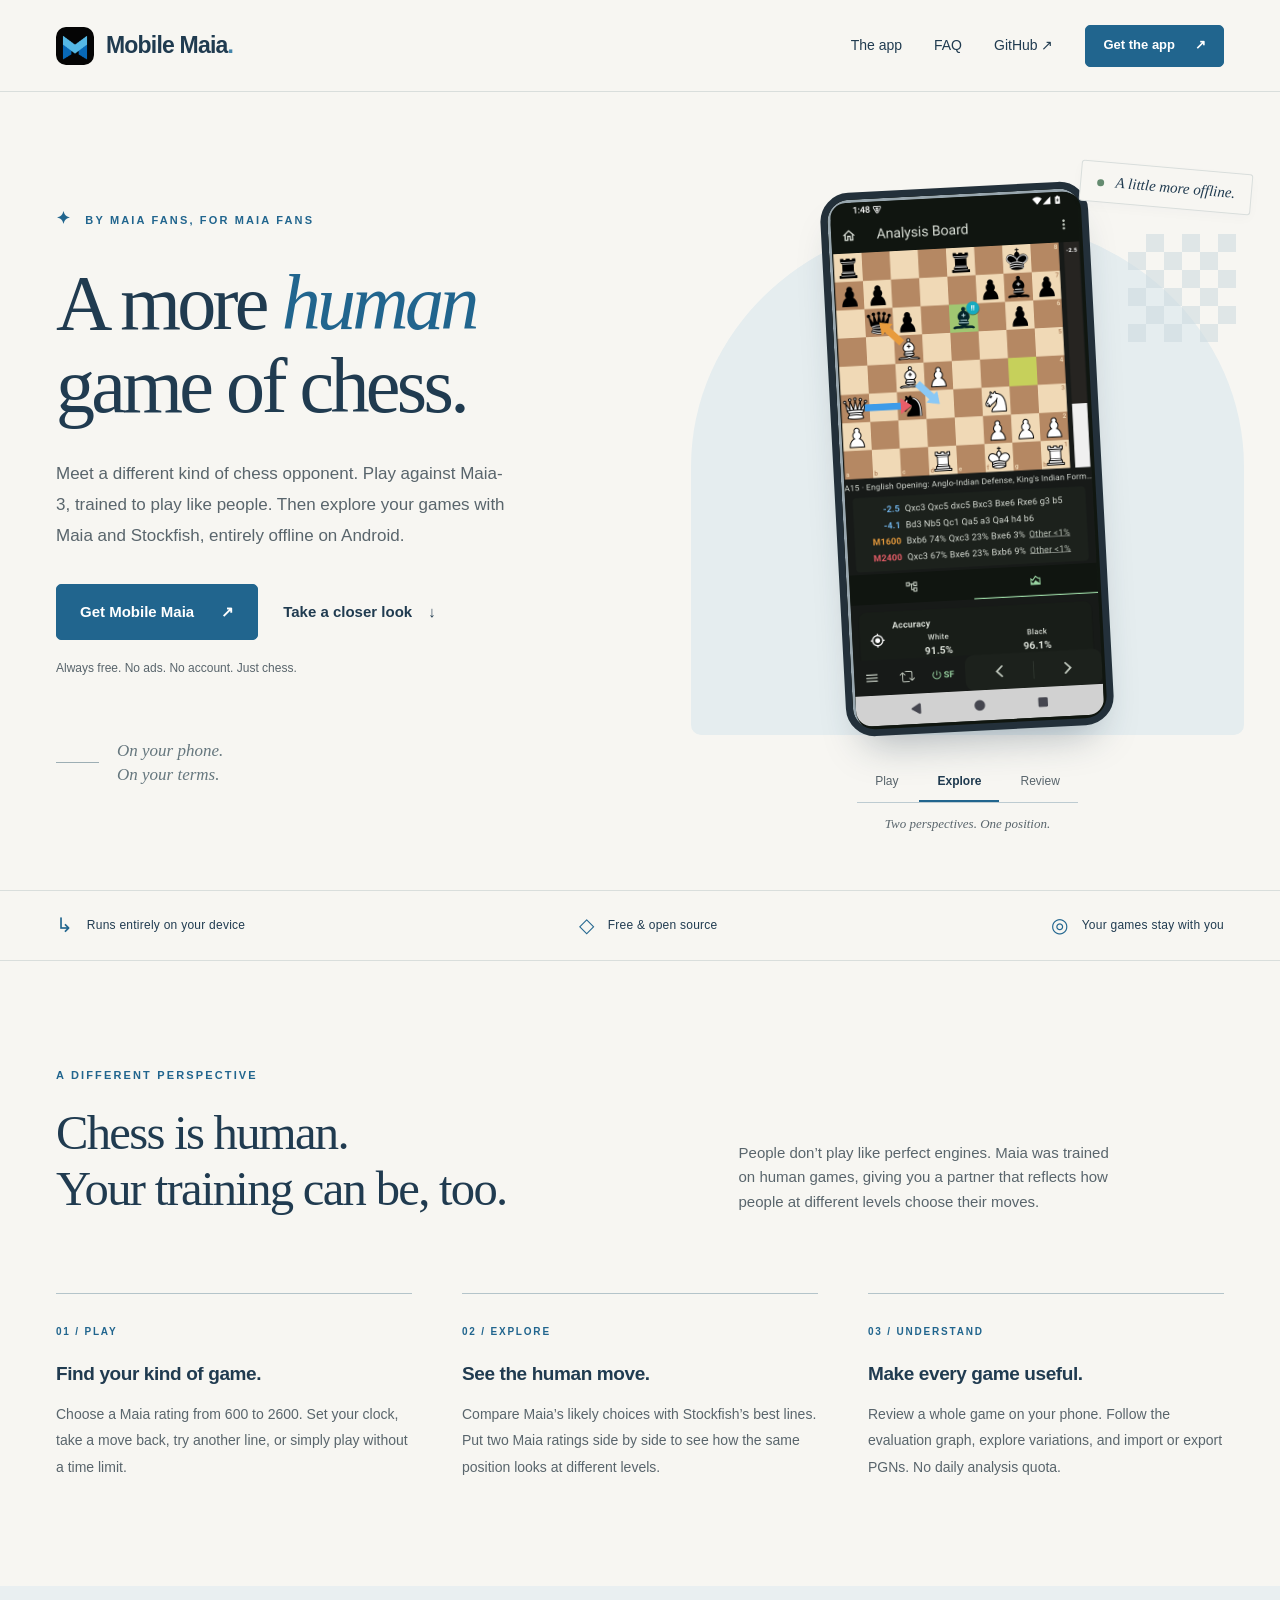
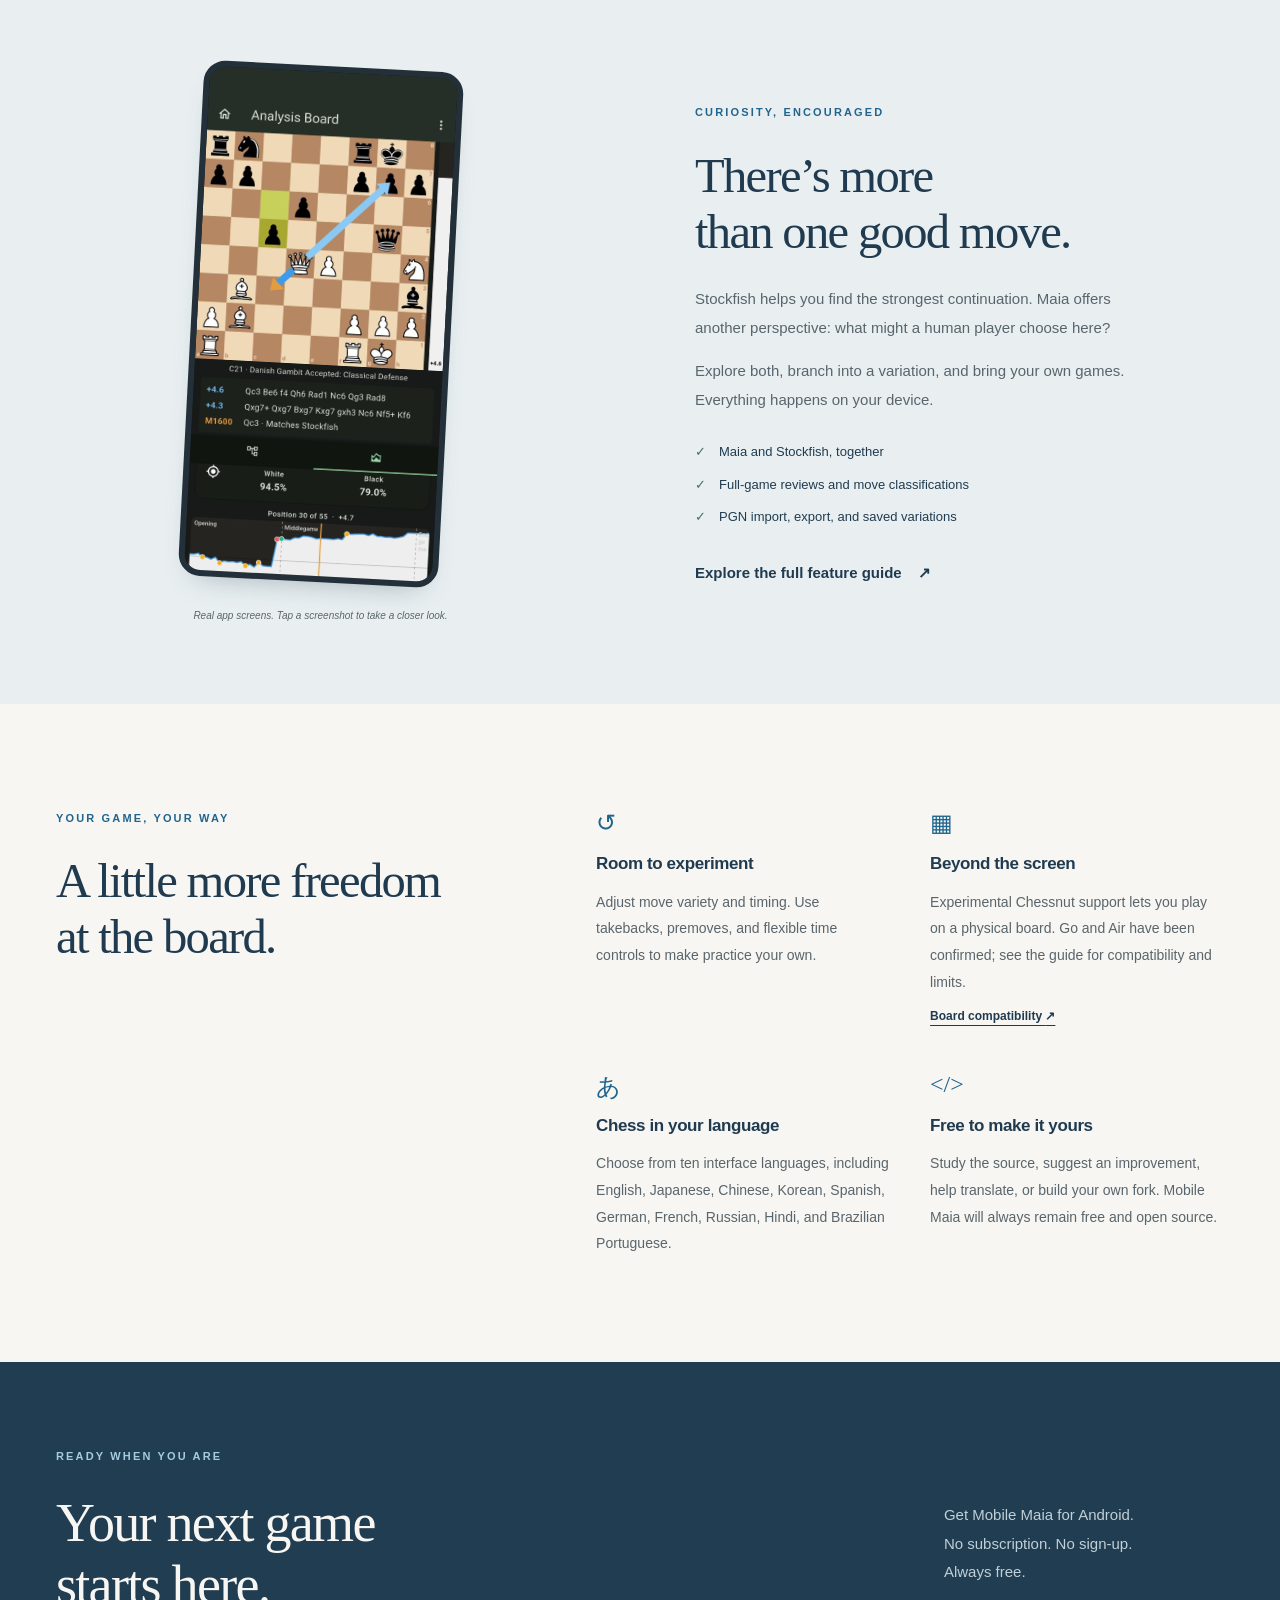
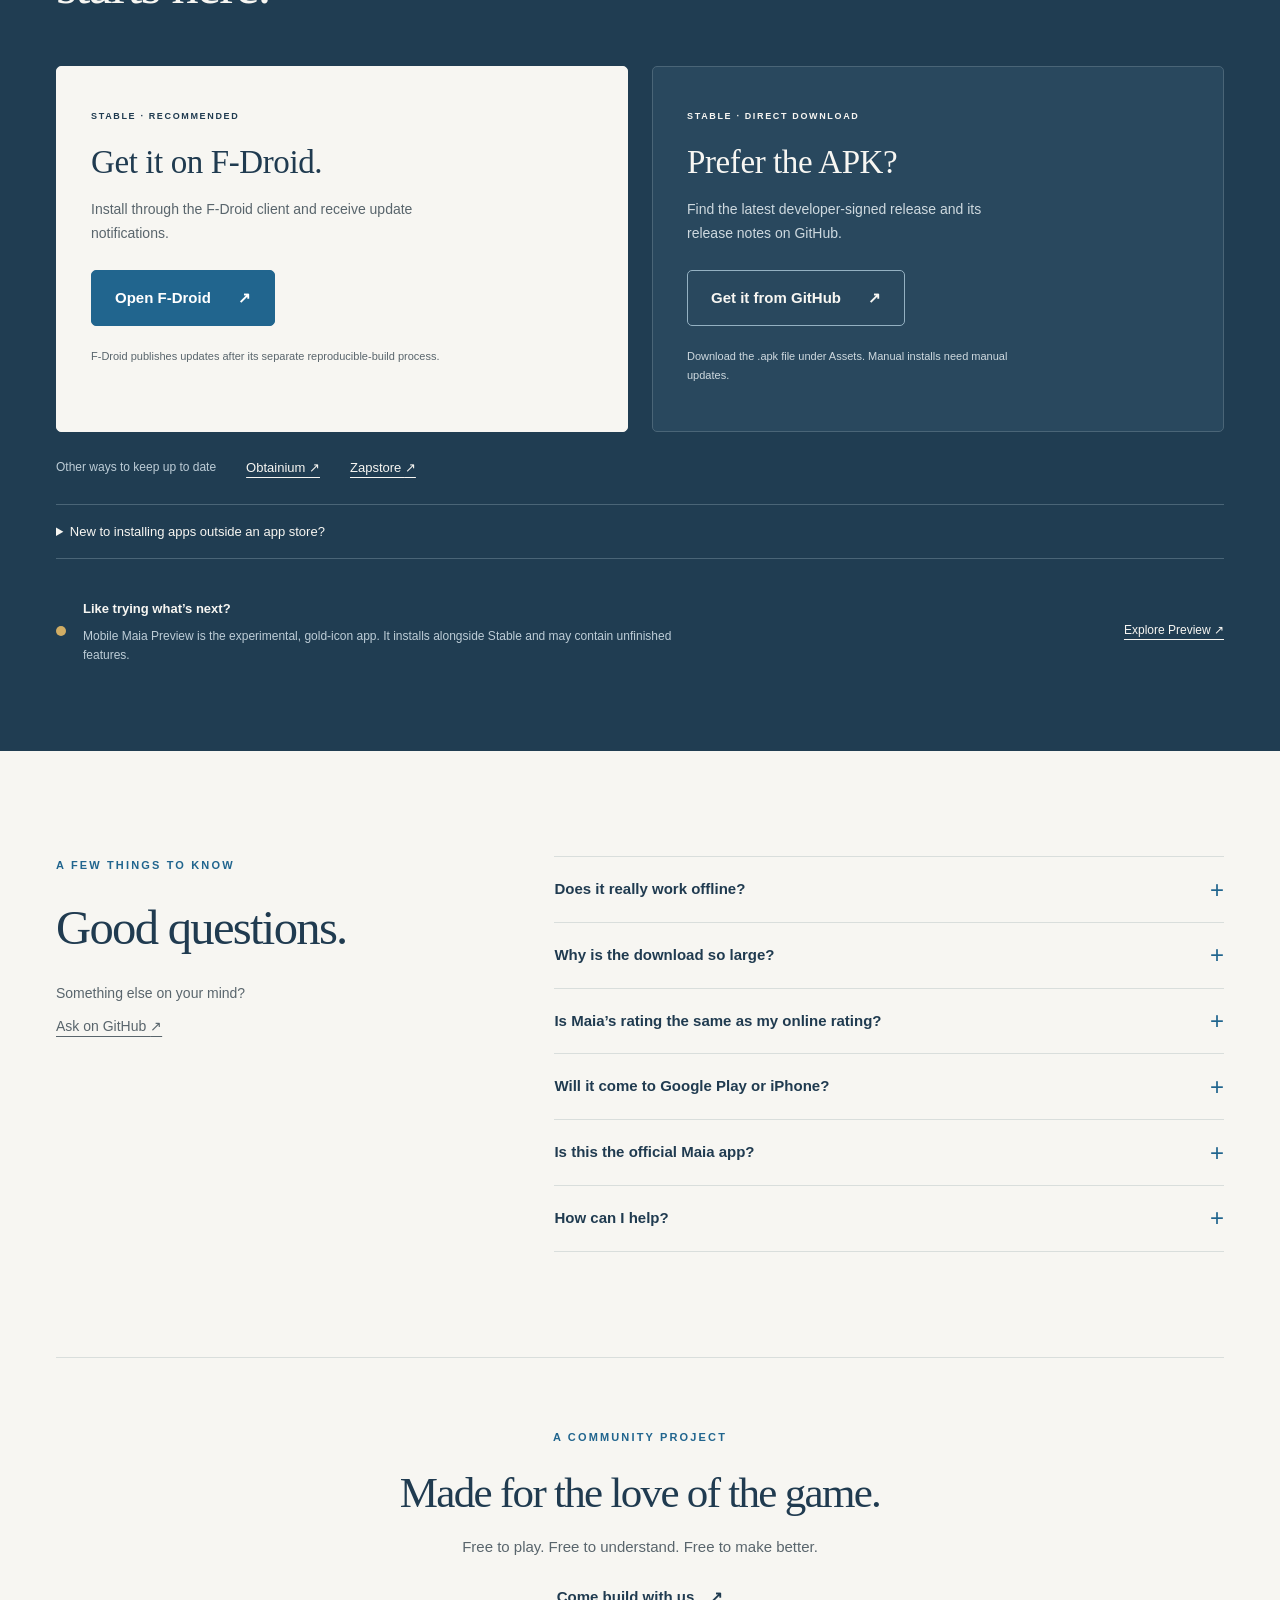
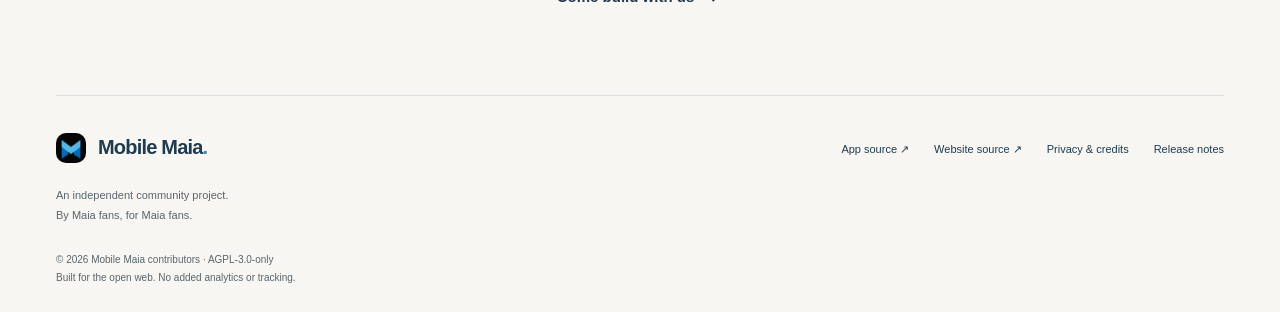
==== site/index.html @ 93570cb9 "Refresh asset URLs and validate accessible section references" ====
<!doctype html>
<html lang="en">
<head>
  <meta charset="utf-8">
  <meta name="viewport" content="width=device-width, initial-scale=1">
  <title>Mobile Maia — A more human game of chess</title>
  <meta name="description" content="Play human-like chess with Maia-3 and review your games with Stockfish. Free, open-source Android chess. Entirely offline, with no ads or account.">
  <meta name="theme-color" content="#f7f6f2">
  <meta property="og:type" content="website">
  <meta property="og:title" content="Mobile Maia — A more human game of chess">
  <meta property="og:description" content="Your chess companion, wherever you play. Maia-3 and Stockfish, entirely offline on Android. Always free and open source.">
  <meta property="og:url" content="https://dash1971.github.io/mobilemaia.org/">
  <meta property="og:image" content="https://dash1971.github.io/mobilemaia.org/assets/icon.png">
  <meta name="twitter:card" content="summary">
  <link rel="canonical" href="https://dash1971.github.io/mobilemaia.org/">
  <link rel="icon" href="assets/icon.png" type="image/png">
  <link rel="stylesheet" href="styles.css?v=20261024">
  <script src="main.js?v=20261024" defer></script>
</head>
<body>
  <a class="skip-link" href="#main">Skip to content</a>
  <header class="site-header">
    <div class="container header-inner">
      <a class="brand" href="./" aria-label="Mobile Maia home"><img src="assets/icon.png" alt="" width="38" height="38"><span>Mobile Maia<span class="brand-dot">.</span></span></a>
      <nav aria-label="Main navigation">
        <a href="#features">The app</a>
        <a href="#questions">FAQ</a>
        <a class="nav-source" href="https://github.com/Dash1971/maia-chess-android">GitHub <span aria-hidden="true">↗</span></a>
        <a class="button button-small" href="#download">Get the app <span aria-hidden="true">↗</span></a>
      </nav>
    </div>
  </header>
  <main id="main">
    <section class="hero container" aria-labelledby="hero-title">
      <div class="hero-copy">
        <p class="eyebrow"><span class="little-cross" aria-hidden="true">✦</span> BY MAIA FANS, FOR MAIA FANS</p>
        <h1 id="hero-title">A more <em>human</em><br>game of chess.</h1>
        <p class="hero-description">Meet a different kind of chess opponent. Play against Maia-3, trained to play like people. Then explore your games with Maia and Stockfish, entirely offline on Android.</p>
        <div class="hero-actions">
          <a class="button" href="#download">Get Mobile Maia <span aria-hidden="true">↗</span></a>
          <a class="text-link" href="#features">Take a closer look <span aria-hidden="true">↓</span></a>
        </div>
        <p class="hero-note">Always free. No ads. No account. Just chess.</p>
        <div class="hero-footnote"><span class="small-rule" aria-hidden="true"></span><span>On your phone.<br>On your terms.</span></div>
      </div>
      <figure class="hero-visual">
        <div class="visual-corner" aria-hidden="true"></div>
        <span class="offline-tag"><span aria-hidden="true"></span> A little more offline.</span>
        <div class="phone">
          <a id="screen-link" href="assets/analysis.png" data-zoom aria-label="Enlarge the Analysis Board screenshot">
            <img id="app-screen" src="assets/analysis.png" width="1080" height="2280" alt="Mobile Maia Analysis Board comparing Stockfish lines with Maia 1600 and Maia 2400 move probabilities" fetchpriority="high">
          </a>
        </div>
        <div class="screenshot-controls" aria-label="Choose an app screenshot">
          <button type="button" data-view="play" aria-pressed="false">Play</button>
          <button type="button" data-view="analysis" aria-pressed="true">Explore</button>
          <button type="button" data-view="review" aria-pressed="false">Review</button>
        </div>
        <figcaption id="screen-caption">Two perspectives. One position.</figcaption>
      </figure>
    </section>

    <div class="principles-strip">
      <div class="container principles-inner">
        <p><span aria-hidden="true">↳</span> Runs entirely on your device</p>
        <p><span aria-hidden="true">◇</span> Free &amp; open source</p>
        <p><span aria-hidden="true">◎</span> Your games stay with you</p>
      </div>
    </div>

    <section class="section container" id="features" aria-labelledby="features-title">
      <div class="section-heading">
        <p class="eyebrow">A DIFFERENT PERSPECTIVE</p>
        <h2 id="features-title">Chess is human.<br>Your training can be, too.</h2>
        <p>People don’t play like perfect engines. Maia was trained on human games, giving you a partner that reflects how people at different levels choose their moves.</p>
      </div>
      <div class="feature-columns">
        <article><span class="feature-number">01 / PLAY</span><h3>Find your kind of game.</h3><p>Choose a Maia rating from 600 to 2600. Set your clock, take a move back, try another line, or simply play without a time limit.</p></article>
        <article><span class="feature-number">02 / EXPLORE</span><h3>See the human move.</h3><p>Compare Maia’s likely choices with Stockfish’s best lines. Put two Maia ratings side by side to see how the same position looks at different levels.</p></article>
        <article><span class="feature-number">03 / UNDERSTAND</span><h3>Make every game useful.</h3><p>Review a whole game on your phone. Follow the evaluation graph, explore variations, and import or export PGNs. No daily analysis quota.</p></article>
      </div>
    </section>

    <section class="analysis-section" aria-labelledby="analysis-title">
      <div class="container analysis-layout">
        <figure class="analysis-visual">
          <a href="assets/graph.jpg" data-zoom aria-label="Enlarge the game review screenshot"><img src="assets/graph.jpg" width="576" height="1280" alt="Mobile Maia game review showing a chessboard and an evaluation graph" loading="lazy"></a>
          <figcaption>Real app screens. Tap a screenshot to take a closer look.</figcaption>
        </figure>
        <div class="analysis-copy">
          <p class="eyebrow">CURIOSITY, ENCOURAGED</p>
          <h2 id="analysis-title">There’s more<br>than one good move.</h2>
          <p>Stockfish helps you find the strongest continuation. Maia offers another perspective: what might a human player choose here?</p>
          <p>Explore both, branch into a variation, and bring your own games. Everything happens on your device.</p>
          <ul class="tick-list"><li>Maia and Stockfish, together</li><li>Full-game reviews and move classifications</li><li>PGN import, export, and saved variations</li></ul>
          <a class="text-link" href="https://github.com/Dash1971/maia-chess-android#feature-guide">Explore the full feature guide <span aria-hidden="true">↗</span></a>
        </div>
      </div>
    </section>

    <section class="section container your-game" aria-labelledby="your-game-title">
      <div><p class="eyebrow">YOUR GAME, YOUR WAY</p><h2 id="your-game-title">A little more freedom<br>at the board.</h2></div>
      <div class="freedom-grid">
        <article><span aria-hidden="true" class="freedom-icon">↺</span><h3>Room to experiment</h3><p>Adjust move variety and timing. Use takebacks, premoves, and flexible time controls to make practice your own.</p></article>
        <article><span aria-hidden="true" class="freedom-icon">▦</span><h3>Beyond the screen</h3><p>Experimental Chessnut support lets you play on a physical board. Go and Air have been confirmed; see the guide for compatibility and limits.</p><a href="https://github.com/Dash1971/maia-chess-android#chessnut-electronic-board-play">Board compatibility <span aria-hidden="true">↗</span></a></article>
        <article><span aria-hidden="true" class="freedom-icon">あ</span><h3>Chess in your language</h3><p>Choose from ten interface languages, including English, Japanese, Chinese, Korean, Spanish, German, French, Russian, Hindi, and Brazilian Portuguese.</p></article>
        <article><span aria-hidden="true" class="freedom-icon">&lt;/&gt;</span><h3>Free to make it yours</h3><p>Study the source, suggest an improvement, help translate, or build your own fork. Mobile Maia will always remain free and open source.</p></article>
      </div>
    </section>

    <section class="download-section" id="download" aria-labelledby="download-title">
      <div class="container">
        <div class="download-heading"><div><p class="eyebrow">READY WHEN YOU ARE</p><h2 id="download-title">Your next game<br>starts here.</h2></div><p>Get Mobile Maia for Android.<br>No subscription. No sign-up.<br>Always free.</p></div>
        <div class="download-grid">
          <article class="download-card download-primary"><span class="download-label">STABLE · RECOMMENDED</span><h3>Get it on F-Droid.</h3><p>Install through the F-Droid client and receive update notifications.</p><a class="button" href="https://f-droid.org/packages/com.dash1971.maia_chess/">Open F-Droid <span aria-hidden="true">↗</span></a><p class="download-detail">F-Droid publishes updates after its separate reproducible-build process.</p></article>
          <article class="download-card"><span class="download-label">STABLE · DIRECT DOWNLOAD</span><h3>Prefer the APK?</h3><p>Find the latest developer-signed release and its release notes on GitHub.</p><a class="button button-outline" href="https://github.com/Dash1971/maia-chess-android/releases/latest">Get it from GitHub <span aria-hidden="true">↗</span></a><p class="download-detail">Download the .apk file under Assets. Manual installs need manual updates.</p></article>
        </div>
        <div class="other-downloads"><p>Other ways to keep up to date</p><a href="https://github.com/Dash1971/maia-chess-android#install-and-update-with-obtainium">Obtainium <span aria-hidden="true">↗</span></a><a href="https://zapstore.dev/apps/com.dash1971.maia_chess">Zapstore <span aria-hidden="true">↗</span></a></div>
        <details class="install-help"><summary>New to installing apps outside an app store?</summary><div><p>For F-Droid, install the client from <a href="https://f-droid.org/">f-droid.org</a>, then search for Mobile Maia. For a direct install, open the GitHub release page, expand <strong>Assets</strong>, and download the APK on your Android device.</p><p>When you open the APK, Android may ask you to allow that browser or file manager to install unknown apps. Allow it for the app you used, confirm the installation, and you can turn that permission off again afterward. Keep the same distribution source for updates. See the <a href="https://github.com/Dash1971/maia-chess-android#download-and-install">installation guide</a> for more help.</p></div></details>
        <aside class="preview-note"><span class="preview-dot" aria-hidden="true"></span><div><strong>Like trying what’s next?</strong><p>Mobile Maia Preview is the experimental, gold-icon app. It installs alongside Stable and may contain unfinished features.</p></div><a href="https://github.com/Dash1971/maia-chess-android-preview/releases">Explore Preview <span aria-hidden="true">↗</span></a></aside>
      </div>
    </section>

    <section class="section container faq-section" id="questions" aria-labelledby="questions-title">
      <div><p class="eyebrow">A FEW THINGS TO KNOW</p><h2 id="questions-title">Good questions.</h2><p>Something else on your mind?<br><a href="https://github.com/Dash1971/maia-chess-android/issues">Ask on GitHub <span aria-hidden="true">↗</span></a></p></div>
      <div class="faq-list">
        <details><summary>Does it really work offline?</summary><p>Yes. The Maia-3 model and Stockfish are bundled with the app. After installation, you can play and analyse without an internet connection. There’s no account, cloud analysis, or daily game limit.</p></details>
        <details><summary>Why is the download so large?</summary><p>The download is several hundred megabytes because the Maia model comes with it. That’s what lets your phone run Maia locally, without sending your positions to a server or downloading an engine later.</p></details>
        <details><summary>Is Maia’s rating the same as my online rating?</summary><p>Think of the selected rating as a human-play setting, rather than a promise about competitive strength. Maia models human move choices at different ratings. Sampling settings, time controls, and the position can all affect how it plays. <a href="https://github.com/Dash1971/mobile-maia-research">Read the project’s research</a>.</p></details>
        <details><summary>Will it come to Google Play or iPhone?</summary><p>There are no plans for an official Google Play release or iPhone app. Mobile Maia chooses open Android distribution in keeping with its software-freedom values. Independent forks are welcome under the applicable licences, with distinct branding. <a href="https://github.com/Dash1971/maia-chess-android#availability-and-forks">Read the project’s position</a>.</p></details>
        <details><summary>Is this the official Maia app?</summary><p>Mobile Maia is an independent community project, made by Maia fans. It uses Maia-3 from the University of Toronto’s Computational Social Science Lab, alongside Stockfish. It is not affiliated with or endorsed by those projects. <a href="about.html#credits">Meet the projects behind it</a>.</p></details>
        <details><summary>How can I help?</summary><p>Try the app, report a reproducible bug, help translate, improve the documentation, or test Preview. Feature requests belong in the <a href="https://github.com/Dash1971/maia-chess-android-preview/issues">Preview issue tracker</a>; Stable bugs belong in the <a href="https://github.com/Dash1971/maia-chess-android/issues">Stable issue tracker</a>. Please search for existing reports first.</p></details>
      </div>
    </section>

    <section class="closing container" aria-labelledby="closing-title"><p class="eyebrow">A COMMUNITY PROJECT</p><h2 id="closing-title">Made for the love of the game.</h2><p>Free to play. Free to understand. Free to make better.</p><a class="text-link" href="https://github.com/Dash1971/maia-chess-android">Come build with us <span aria-hidden="true">↗</span></a></section>
  </main>
  <footer class="container site-footer"><div><a class="brand" href="./"><img src="assets/icon.png" alt="" width="30" height="30"><span>Mobile Maia<span class="brand-dot">.</span></span></a><p>An independent community project.<br>By Maia fans, for Maia fans.</p></div><div class="footer-links"><a href="https://github.com/Dash1971/maia-chess-android">App source <span aria-hidden="true">↗</span></a><a href="https://github.com/Dash1971/mobilemaia.org">Website source <span aria-hidden="true">↗</span></a><a href="about.html">Privacy &amp; credits</a><a href="https://github.com/Dash1971/maia-chess-android/releases">Release notes</a></div><p class="footer-small">© 2026 Mobile Maia contributors · AGPL-3.0-only<br>Built for the open web. No added analytics or tracking.</p></footer>
  <dialog class="image-dialog" id="image-dialog" aria-label="Enlarged app screenshot"><button type="button" class="dialog-close" aria-label="Close enlarged screenshot">Close <span aria-hidden="true">×</span></button><img src="assets/analysis.png" alt=""></dialog>
</body>
</html>
---- site/styles.css ----
/* Copyright (c) 2026 Mobile Maia contributors. SPDX-License-Identifier: AGPL-3.0-only */
:root{--paper:#f7f6f2;--ink:#203b50;--muted:#59656c;--blue:#21658e;--line:#d9dedc;--wash:#e9eff1;--green:#49705a;--white:#fff;--serif:Georgia,'Times New Roman',serif;--sans:-apple-system,BlinkMacSystemFont,'Segoe UI',sans-serif}
*{box-sizing:border-box}html{scroll-behavior:smooth;scroll-padding-top:110px}body{margin:0;background:var(--paper);color:var(--ink);font-family:var(--sans);font-size:16px;line-height:1.65}a{color:inherit;text-underline-offset:5px;text-decoration-thickness:1px}button{font:inherit}img{max-width:100%;height:auto;display:block}button,a,summary{-webkit-tap-highlight-color:transparent}a:focus-visible,button:focus-visible,summary:focus-visible{outline:3px solid var(--blue);outline-offset:6px}::selection{background:#c1d9e8;color:#162e40}.container{width:min(1180px,calc(100% - 112px));margin-inline:auto}.skip-link{position:fixed;left:16px;top:-100px;padding:12px 24px;background:var(--ink);color:white;z-index:20}.skip-link:focus{top:12px}.site-header{border-bottom:1px solid var(--line);background:var(--paper);position:sticky;top:0;z-index:10}.header-inner{height:91px;display:flex;justify-content:space-between;align-items:center}.brand{display:inline-flex;align-items:center;gap:12px;font-size:23px;font-weight:700;letter-spacing:-.8px;text-decoration:none;white-space:nowrap}.brand img{border-radius:10px}.brand-dot{color:#4385ab}nav{display:flex;align-items:center;gap:32px;font-size:14px}nav>a{text-decoration:none}nav>a:not(.button):hover,.footer-links a:hover{color:var(--blue);text-decoration:underline}.button{display:inline-flex;align-items:center;justify-content:center;gap:27px;min-height:56px;background:var(--blue);color:white;border:1px solid var(--blue);border-radius:5px;padding:14px 23px;font-weight:600;font-size:15px;line-height:1.4;text-decoration:none;transition:background .18s,transform .18s}.button:hover{background:#184e70;transform:translateY(-2px)}.button-small{min-height:42px;padding:10px 17px;font-size:13px;gap:20px}.button-outline{background:transparent;color:var(--ink);border-color:#9bafb9}.button-outline:hover{background:#e4ebed}.text-link{display:inline-flex;align-items:center;gap:16px;font-weight:600;text-decoration:none;font-size:15px}.text-link:hover{text-decoration:underline}.eyebrow{font-size:11px;font-weight:700;letter-spacing:2.15px;margin:0 0 27px;color:var(--blue)}.hero{display:grid;grid-template-columns:1.15fr 1fr;align-items:center;min-height:790px;gap:65px;padding-block:65px 55px}.little-cross{font-size:17px;margin-right:8px}.hero h1{font:normal clamp(56px,6.1vw,86px)/1.07 var(--serif);letter-spacing:-3.7px;margin:0 0 30px}.hero h1 em{font-weight:400;color:var(--blue)}.hero-description{max-width:450px;font-size:17px;line-height:1.85;color:var(--muted);margin:0 0 32px}.hero-actions{display:flex;gap:25px;align-items:center;flex-wrap:wrap}.hero-note{color:var(--muted);font-size:12px;margin:19px 0 0}.hero-footnote{display:flex;align-items:center;gap:18px;margin-top:60px;font-family:var(--serif);font-style:italic;font-size:17px;line-height:1.4;color:#66777e}.small-rule{display:block;width:43px;height:1px;background:#9daeb4}.hero-visual{position:relative;margin:0;display:flex;flex-direction:column;align-items:center;padding:30px 0 0;isolation:isolate}.hero-visual:before{content:'';position:absolute;inset:62px -20px 100px;background:#e5edef;border-radius:48% 48% 10px 10px;z-index:-2}.visual-corner{position:absolute;right:-12px;top:77px;width:108px;height:108px;background:repeating-conic-gradient(#cbd9de 0% 25%,transparent 0% 50%) 0 0/36px 36px;z-index:-1;opacity:.55}.offline-tag{position:absolute;z-index:2;right:-28px;top:10px;padding:11px 16px;border:1px solid var(--line);border-radius:3px;background:var(--paper);font:italic 15px var(--serif);transform:rotate(5deg);box-shadow:0 4px 12px #203b5006}.offline-tag>span{display:inline-block;width:7px;height:7px;border-radius:50%;background:#648b70;margin-right:8px}.phone{width:268px;border:7px solid #23303a;border-radius:29px;padding:3px;background:#101610;overflow:hidden;box-shadow:0 25px 40px -19px #1e35485c,3px 3px 0 #98a6ae inset;transform:rotate(-3deg)}.phone img{border-radius:16px;width:100%;aspect-ratio:1080/2280;object-fit:cover;object-position:top}.phone a{display:block}.screenshot-controls{display:flex;gap:3px;margin-top:32px;border-bottom:1px solid #bdcbd1}.screenshot-controls button{background:none;border:0;border-bottom:2px solid transparent;color:var(--muted);padding:9px 18px;cursor:pointer;font-size:12px}.screenshot-controls button[aria-pressed=true]{color:var(--ink);border-color:var(--blue);font-weight:700}.screenshot-controls button:hover{background:#dfe8eb}.hero-visual figcaption{font-family:var(--serif);font-size:13px;font-style:italic;color:var(--muted);margin-top:10px}.principles-strip{border-block:1px solid var(--line)}.principles-inner{display:flex;justify-content:space-between;gap:20px;padding-block:18px}.principles-inner p{margin:0;font-size:12px;letter-spacing:.25px}.principles-inner span{font-size:20px;color:var(--blue);margin-right:10px;vertical-align:middle}.section{padding-block:105px}.section-heading{display:grid;grid-template-columns:1.2fr 1fr;column-gap:100px;align-items:end}.section-heading .eyebrow{grid-column:1/-1;margin-bottom:22px}h2{font:normal clamp(34px,3.8vw,50px)/1.15 var(--serif);letter-spacing:-1.7px;margin:0 0 25px}.section-heading>p:last-child{color:var(--muted);font-size:15px;max-width:390px;margin:0 0 28px}.feature-columns{display:grid;grid-template-columns:repeat(3,1fr);gap:50px;margin-top:50px}.feature-columns article{border-top:1px solid #b4c4ca;padding-top:23px}.feature-number{font-size:10px;color:var(--blue);letter-spacing:1.8px;font-weight:600}h3{font-size:19px;letter-spacing:-.4px;line-height:1.4;margin:18px 0 13px}.feature-columns p,.freedom-grid p{color:var(--muted);font-size:14px;line-height:1.9;margin:0}.analysis-section{background:var(--wash);overflow:hidden}.analysis-layout{display:grid;grid-template-columns:1fr 1fr;gap:110px;align-items:center;padding-block:80px}.analysis-visual{margin:0;display:flex;align-items:center;flex-direction:column}.analysis-visual>a{display:block;width:260px;max-height:516px;overflow:hidden;border:6px solid #23303a;border-radius:22px;box-shadow:0 15px 30px -18px #203b5066;transform:rotate(3deg);background:#151a16}.analysis-visual img{width:100%}.analysis-visual figcaption{font-size:10px;color:var(--muted);margin-top:26px;font-style:italic}.analysis-copy>p:not(.eyebrow){font-size:15px;color:var(--muted);line-height:1.9;max-width:430px}.tick-list{list-style:none;padding:0;margin:27px 0 32px;font-size:13px}.tick-list li{margin-block:11px}.tick-list li:before{content:'✓';margin-right:13px;color:var(--green)}.your-game{display:grid;grid-template-columns:1fr 1.35fr;gap:75px}.freedom-grid{display:grid;grid-template-columns:1fr 1fr;gap:42px 40px}.freedom-icon{display:block;color:var(--blue);font:24px var(--serif);height:30px}.freedom-grid h3{font-size:17px;margin-top:13px}.freedom-grid a{display:inline-block;font-size:12px;font-weight:600;margin-top:12px}.download-section{background:#203d52;color:#f7f6f2;padding-block:85px}.download-section .eyebrow{color:#a4cbe0}.download-heading{display:flex;align-items:center;justify-content:space-between;margin-bottom:25px}.download-heading h2{font-size:54px}.download-heading>p{color:#c1cfd7;font-size:15px;line-height:1.9;margin-right:90px}.download-grid{display:grid;grid-template-columns:1fr 1fr;gap:24px}.download-card{padding:34px;background:#29485e;border:1px solid #4a6577;border-radius:5px}.download-primary{background:#f7f6f2;color:var(--ink);border-color:var(--paper)}.download-label{font-size:9px;font-weight:700;letter-spacing:1.65px}.download-card h3{font:normal 33px var(--serif);margin:17px 0}.download-card>p{font-size:14px;color:#ced9df;max-width:330px}.download-primary>p{color:var(--muted)}.download-card .button{margin-top:11px}.download-card .button-outline{color:#f7f6f2;border-color:#94b1c2}.download-card .button-outline:hover{background:#36576d}.download-card p.download-detail{font-size:11px;line-height:1.8;margin-top:21px;max-width:360px}.other-downloads{display:flex;align-items:center;gap:30px;margin:25px 0}.other-downloads p{font-size:12px;color:#bdcdd7;margin:0}.other-downloads a{font-size:13px}.install-help{border-block:1px solid #4a6577;padding:16px 0;font-size:13px}.install-help>div{max-width:810px;color:#d5e0e6}.install-help summary{cursor:pointer}.preview-note{display:flex;align-items:center;gap:17px;margin-top:33px;padding-top:3px}.preview-dot{width:10px;height:10px;flex-shrink:0;background:#d1ad64;border-radius:50%}.preview-note strong{font-size:13px}.preview-note p{color:#bdcdd7;font-size:12px;margin:5px 0 0;max-width:610px}.preview-note>a{font-size:12px;white-space:nowrap;margin-left:auto}.faq-section{display:grid;grid-template-columns:1fr 1.6fr;gap:80px}.faq-section>div>p:last-child{font-size:14px;color:var(--muted)}.faq-section>div>p>a{display:inline-block;margin-top:10px}.faq-list details{border-bottom:1px solid var(--line);padding:20px 0}.faq-list details:first-child{border-top:1px solid var(--line)}.faq-list summary{list-style:none;cursor:pointer;display:flex;align-items:center;justify-content:space-between;gap:24px;font-size:15px;font-weight:600}.faq-list summary::-webkit-details-marker{display:none}.faq-list summary:after{content:'+';font-weight:400;font-size:24px;color:var(--blue);line-height:1}.faq-list details[open] summary:after{content:'−'}.faq-list details>p{font-size:14px;line-height:1.9;color:var(--muted);padding-right:26px;margin:16px 0 5px}.closing{text-align:center;border-top:1px solid var(--line);padding-block:70px 85px}.closing .eyebrow{margin-bottom:22px}.closing h2{font-size:43px}.closing p:not(.eyebrow){color:var(--muted);font-size:15px;margin-top:-7px}.closing .text-link{margin-top:10px}.site-footer{display:grid;grid-template-columns:1fr 1fr;border-top:1px solid var(--line);padding-block:35px 25px;gap:20px}.site-footer .brand{font-size:20px}.site-footer p{font-size:11px;line-height:1.8;color:var(--muted);margin:15px 0 0}.footer-links{display:flex;gap:13px 25px;flex-wrap:wrap;justify-content:flex-end;align-content:start;padding-top:9px}.footer-links a{font-size:11px;text-decoration:none}.site-footer .footer-small{grid-column:1/-1;font-size:10px;margin-top:5px}.image-dialog{padding:52px 15px 15px;max-width:calc(100vw - 30px);max-height:95vh;border:1px solid #8196a1;border-radius:7px;background:var(--paper);color:var(--ink)}.image-dialog::backdrop{background:#14232bdd}.image-dialog>img{max-height:calc(95vh - 80px);width:auto;max-width:100%;object-fit:contain}.dialog-close{position:absolute;right:15px;top:12px;cursor:pointer;background:none;border:0;color:var(--ink);font-size:14px;min-height:30px}.dialog-close span{font-size:22px;vertical-align:middle;margin-left:10px}.prose-page{max-width:760px;padding-block:80px}.prose-page h1{font:normal 58px var(--serif);letter-spacing:-2px;line-height:1.1;margin:0 0 35px}.prose-page h2{font-size:30px;margin-top:55px}.prose-page p,.prose-page li{font-size:15px;color:var(--muted)}.prose-page li{margin-block:12px}.prose-page code{overflow-wrap:anywhere}.prose-page a{color:var(--blue)}.prose-page .eyebrow{color:var(--blue);font-size:11px}
@media(min-width:1500px){.hero{min-height:820px}.hero h1{font-size:89px}.phone{width:284px}}
@media(max-width:1100px){.container{width:calc(100% - 72px)}.hero{gap:35px;min-height:740px}.hero h1{font-size:65px}.hero-description{font-size:16px}.hero-actions{gap:20px}.hero-actions .text-link{font-size:13px}.phone{width:240px}.offline-tag{right:-5px;font-size:13px}.section-heading{column-gap:65px}.analysis-layout{gap:65px}.your-game{gap:40px}.download-heading>p{margin-right:30px}.feature-columns{gap:30px}.faq-section{gap:50px}}
@media(max-width:800px){html{scroll-padding-top:90px}.container{width:calc(100% - 48px)}.header-inner{height:76px}.brand{font-size:21px}.brand img{width:32px;height:32px}nav{gap:20px}.nav-source{display:none}.hero{gap:18px;min-height:675px;padding-top:40px;padding-bottom:45px;grid-template-columns:1.15fr 1fr}.hero .eyebrow{font-size:9px;letter-spacing:1.5px}.hero h1{font-size:52px;letter-spacing:-2px}.hero-description{font-size:14px;line-height:1.85}.hero-actions{gap:17px}.hero .button{font-size:13px;gap:16px;padding:14px 17px}.hero-footnote{margin-top:30px}.phone{width:210px}.hero-visual:before{inset:80px -4px 100px}.offline-tag{right:-6px;top:5px;font-size:12px;padding:10px}.visual-corner{right:-3px;width:72px;height:72px;background-size:24px 24px}.principles-inner{gap:10px}.principles-inner p{font-size:10px}.principles-inner span{font-size:16px;margin-right:5px}.section{padding-block:75px}.section-heading{column-gap:35px}.section-heading>p:last-child{font-size:13px}.feature-columns{gap:25px;margin-top:30px}.feature-columns h3{font-size:17px}.feature-columns p{font-size:13px}.analysis-layout{gap:40px;padding-block:65px}.analysis-visual>a{width:225px;max-height:470px}.analysis-copy>p:not(.eyebrow){font-size:13px}.analysis-visual figcaption{max-width:230px;text-align:center}.your-game{grid-template-columns:1fr;gap:20px}.freedom-grid{gap:35px}.freedom-grid p{max-width:310px}.download-heading h2{font-size:46px}.download-heading>p{margin-right:0;font-size:13px}.download-card{padding:25px}.download-card h3{font-size:28px}.download-label{font-size:8px;letter-spacing:1.2px}.preview-note{flex-wrap:wrap}.preview-note>div{flex:1}.preview-note>a{margin-left:27px}.faq-section{grid-template-columns:1fr 1.5fr;gap:30px}.faq-list summary{font-size:13px}.faq-list details>p{font-size:13px}.closing h2{font-size:37px}}
@media(max-width:600px){.container{width:calc(100% - 40px)}.header-inner{height:72px}.brand{gap:8px;font-size:20px}.brand img{width:30px;height:30px;border-radius:8px}nav{gap:17px}nav>a:not(.button){font-size:12px}nav>a[href='#features']{display:none}.button-small{font-size:12px;gap:12px;min-height:38px;padding:9px 12px}.hero{grid-template-columns:1fr;padding-top:46px;padding-bottom:40px;gap:20px}.hero .eyebrow{font-size:9px;letter-spacing:1.7px;margin-bottom:23px}.hero h1{font-size:clamp(47px,11.8vw,68px);letter-spacing:-2.7px;margin-bottom:23px}.hero-description{max-width:460px;font-size:15px;margin-bottom:27px}.hero-actions{gap:25px}.hero .button{min-height:51px;font-size:14px;padding-inline:18px}.hero-actions .text-link{font-size:12px;gap:8px}.hero-note{font-size:11px;margin-top:16px}.hero-footnote{display:none}.hero-visual{width:min(360px,100%);margin:10px auto 0;padding-top:35px}.phone{width:228px}.hero-visual:before{inset:65px 0 89px}.offline-tag{top:15px;right:0;padding:10px 12px;font-size:13px}.visual-corner{top:85px;right:0}.screenshot-controls{margin-top:25px}.screenshot-controls button{font-size:12px;padding:10px 20px}.hero-visual figcaption{font-size:12px}.principles-inner{display:grid;grid-template-columns:1fr;gap:10px;padding-block:19px}.principles-inner p{font-size:12px}.principles-inner span{display:inline-block;width:20px;font-size:18px;margin-right:10px}.section{padding-block:64px}.eyebrow{font-size:9px;letter-spacing:1.8px;margin-bottom:20px}h2{font-size:37px;letter-spacing:-1.4px}.section-heading{display:block}.section-heading>p:last-child{font-size:14px;max-width:460px;margin-top:25px}.feature-columns{grid-template-columns:1fr;gap:29px;margin-top:35px}.feature-columns article{padding-top:18px}.feature-number{font-size:9px}.feature-columns h3{font-size:19px;margin-top:12px}.feature-columns p{font-size:14px}.analysis-layout{grid-template-columns:1fr;gap:35px;padding-block:60px}.analysis-visual{order:2;margin-top:10px}.analysis-visual>a{width:238px;max-height:490px}.analysis-visual figcaption{max-width:none}.analysis-copy>p:not(.eyebrow){font-size:14px}.analysis-copy .text-link{font-size:13px}.tick-list{font-size:12px}.your-game{gap:23px}.freedom-grid{gap:30px 25px}.freedom-grid p{font-size:12px}.freedom-grid h3{font-size:16px}.freedom-icon{font-size:23px}.download-section{padding-block:60px}.download-heading{display:block}.download-heading h2{font-size:43px}.download-heading>p{margin:0 0 30px;font-size:14px}.download-heading>p br{display:none}.download-grid{grid-template-columns:1fr;gap:17px}.download-card{padding:27px}.download-card h3{font-size:31px}.download-label{font-size:9px}.download-card>p{font-size:14px}.download-card .button{font-size:13px;gap:25px}.other-downloads{gap:22px;flex-wrap:wrap;margin-block:23px}.other-downloads p{flex-basis:100%;font-size:11px}.other-downloads a{font-size:13px}.install-help{font-size:12px}.preview-note{align-items:flex-start;margin-top:27px;gap:13px}.preview-dot{margin-top:6px;width:8px;height:8px}.preview-note strong{font-size:12px}.preview-note p{font-size:11px}.preview-note>a{margin-left:21px;font-size:12px}.faq-section{grid-template-columns:1fr;gap:23px}.faq-section>div>p:last-child{font-size:13px}.faq-list summary{font-size:14px}.faq-list details>p{font-size:13px}.faq-list details{padding-block:19px}.closing{padding-block:50px 60px}.closing h2{font-size:35px}.closing p:not(.eyebrow){font-size:13px}.closing .text-link{font-size:13px}.site-footer{grid-template-columns:1fr;gap:18px;padding-block:30px 25px}.footer-links{justify-content:flex-start;gap:13px 22px}.site-footer .footer-small{margin-top:8px;font-size:9px}.prose-page{padding-block:50px}.prose-page h1{font-size:43px}.prose-page h2{font-size:28px}.prose-page p,.prose-page li{font-size:14px}}
@media(prefers-reduced-motion:reduce){html{scroll-behavior:auto}*{transition:none!important;animation:none!important}}
/* Keep optional screenshot controls out of the no-JavaScript fallback. */
.screenshot-controls{display:none}.js .screenshot-controls{display:flex}
@media(max-width:360px){nav>a[href='#questions']{display:none}.button-small{white-space:nowrap}.hero-actions{gap:18px}.hero-actions .text-link{font-size:11px;gap:6px}}
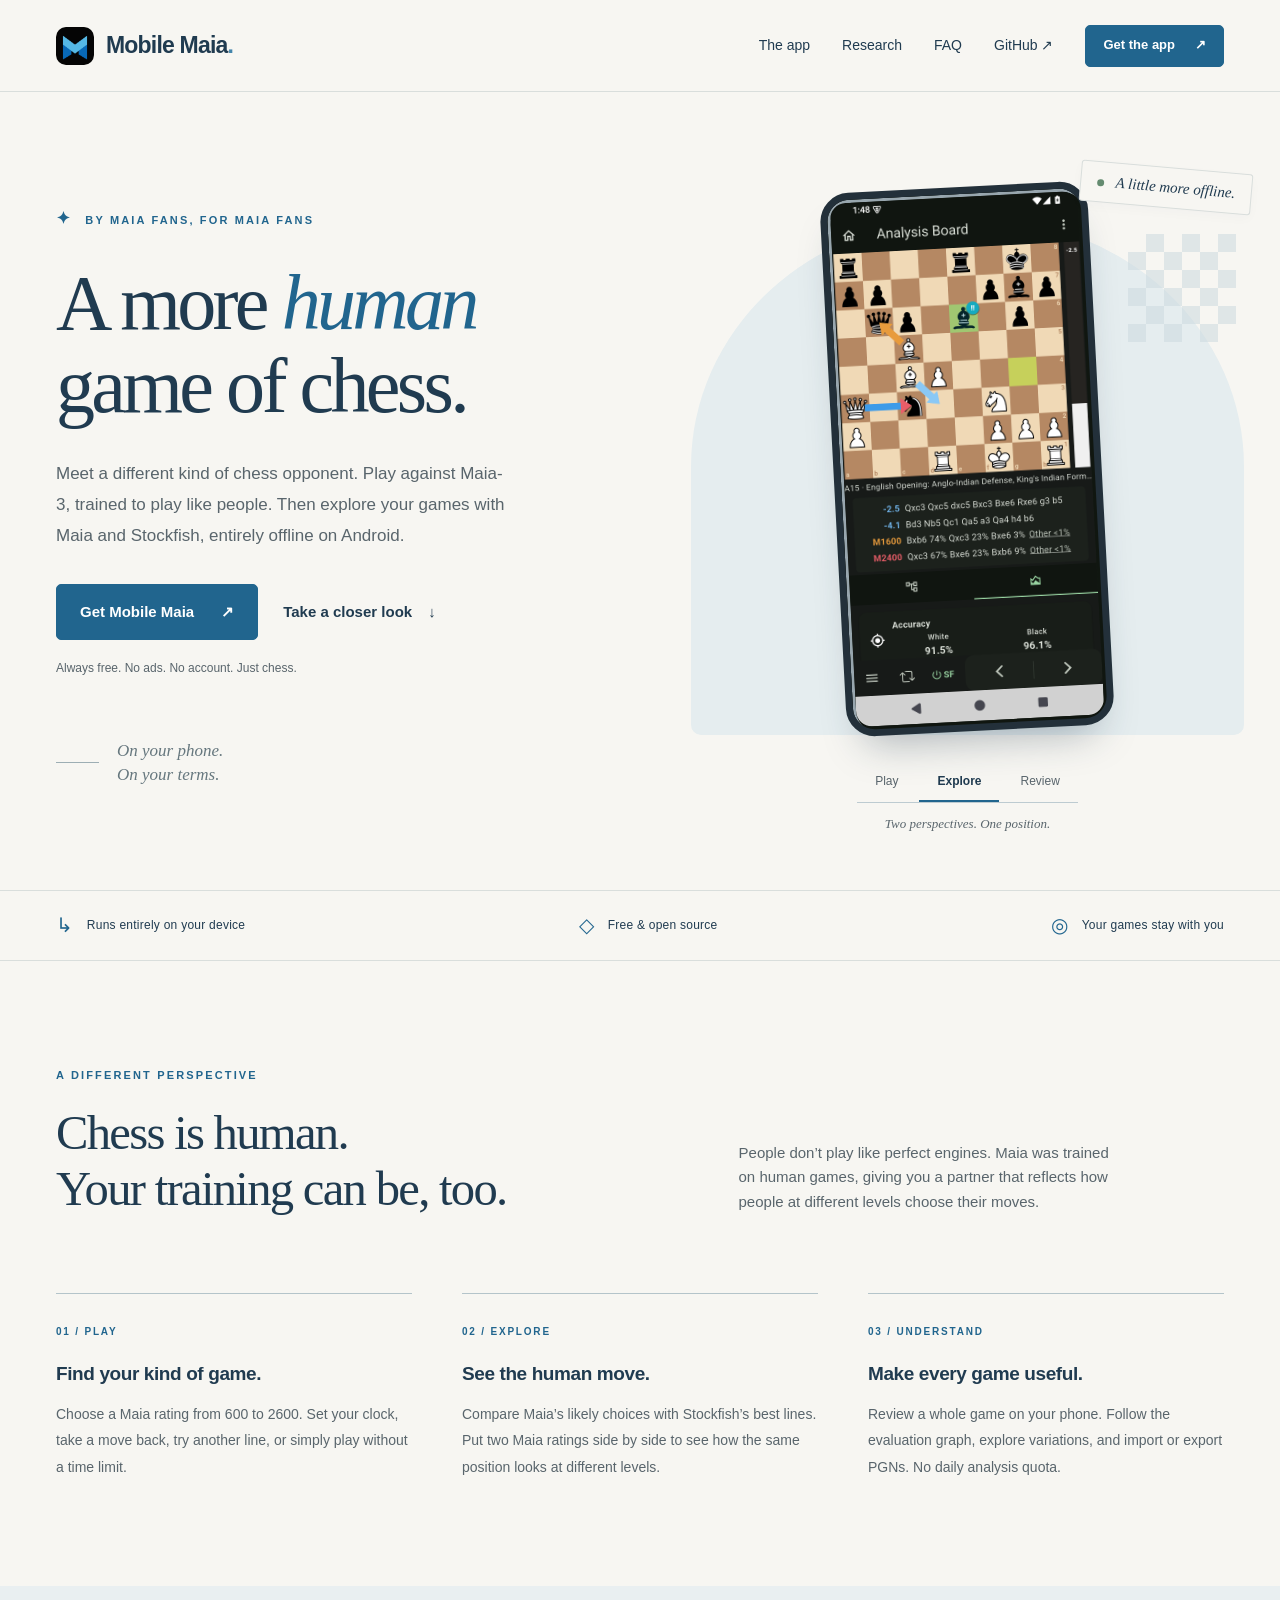
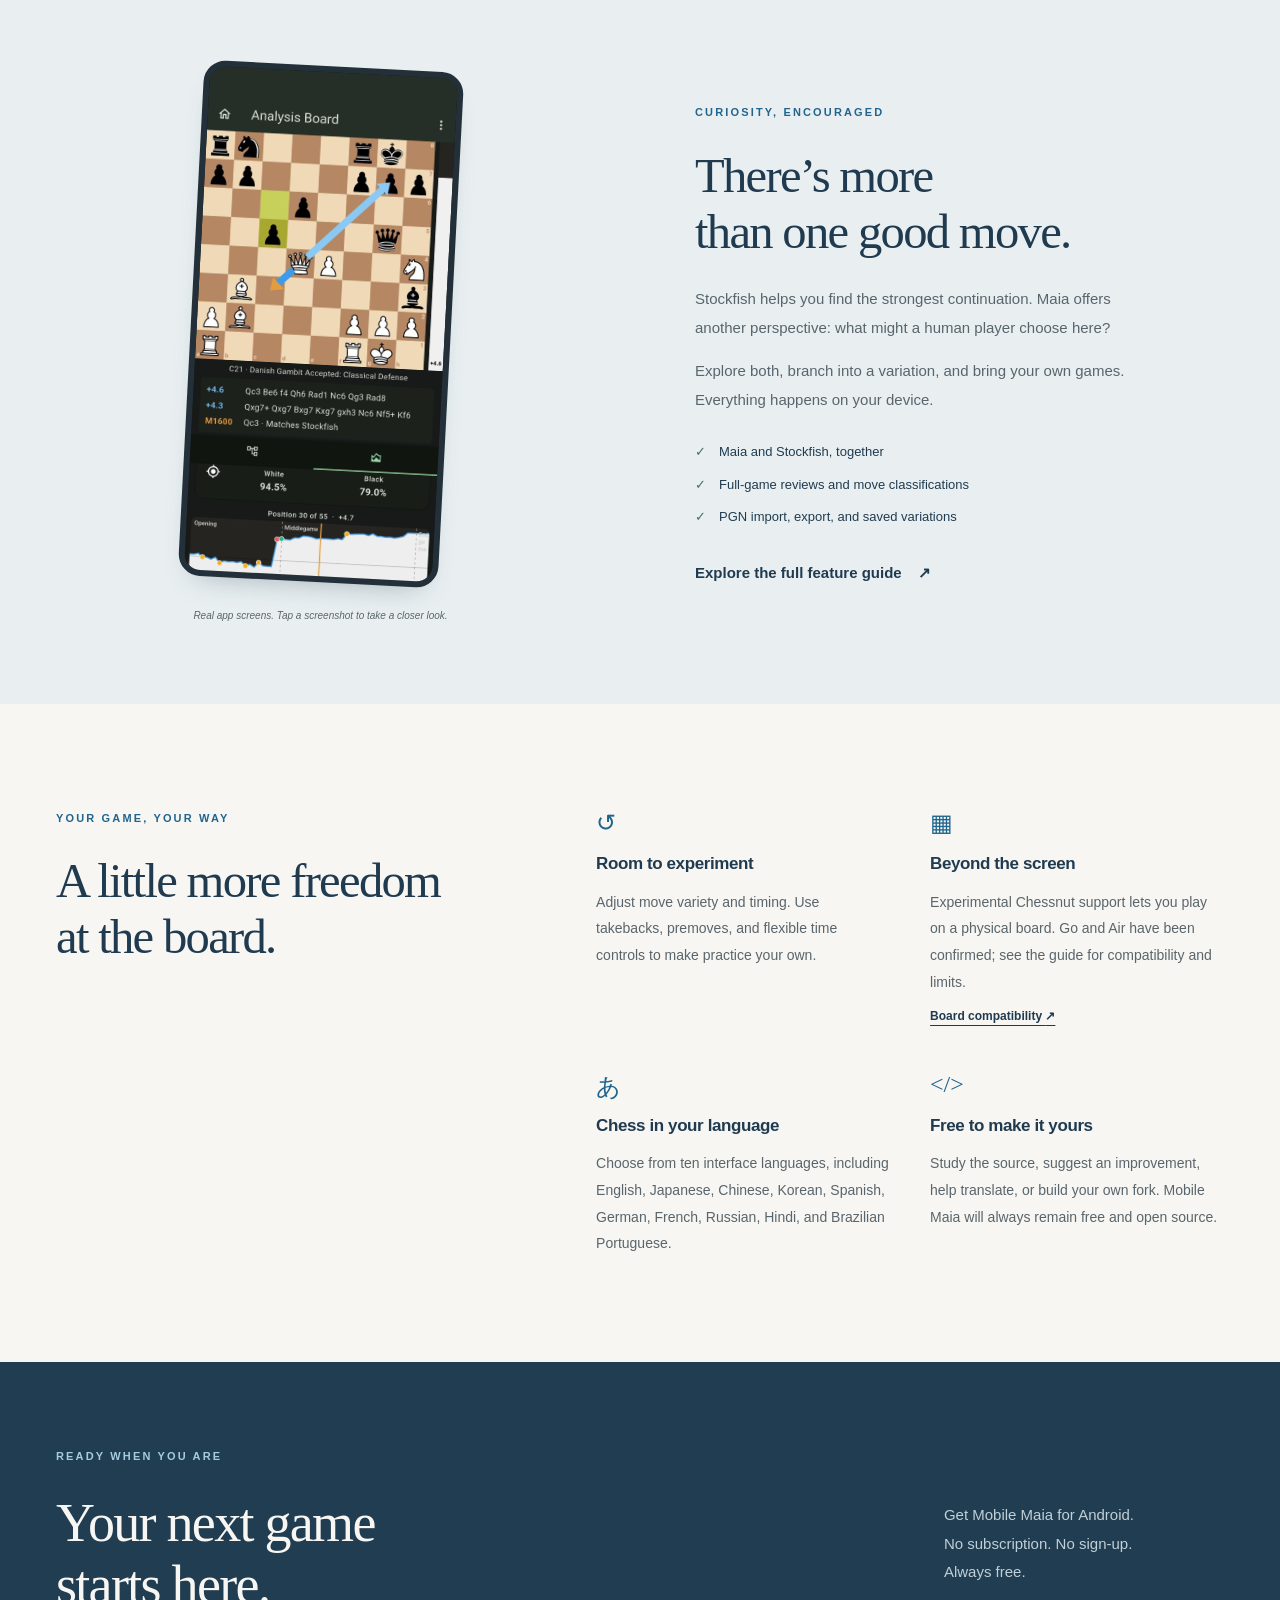
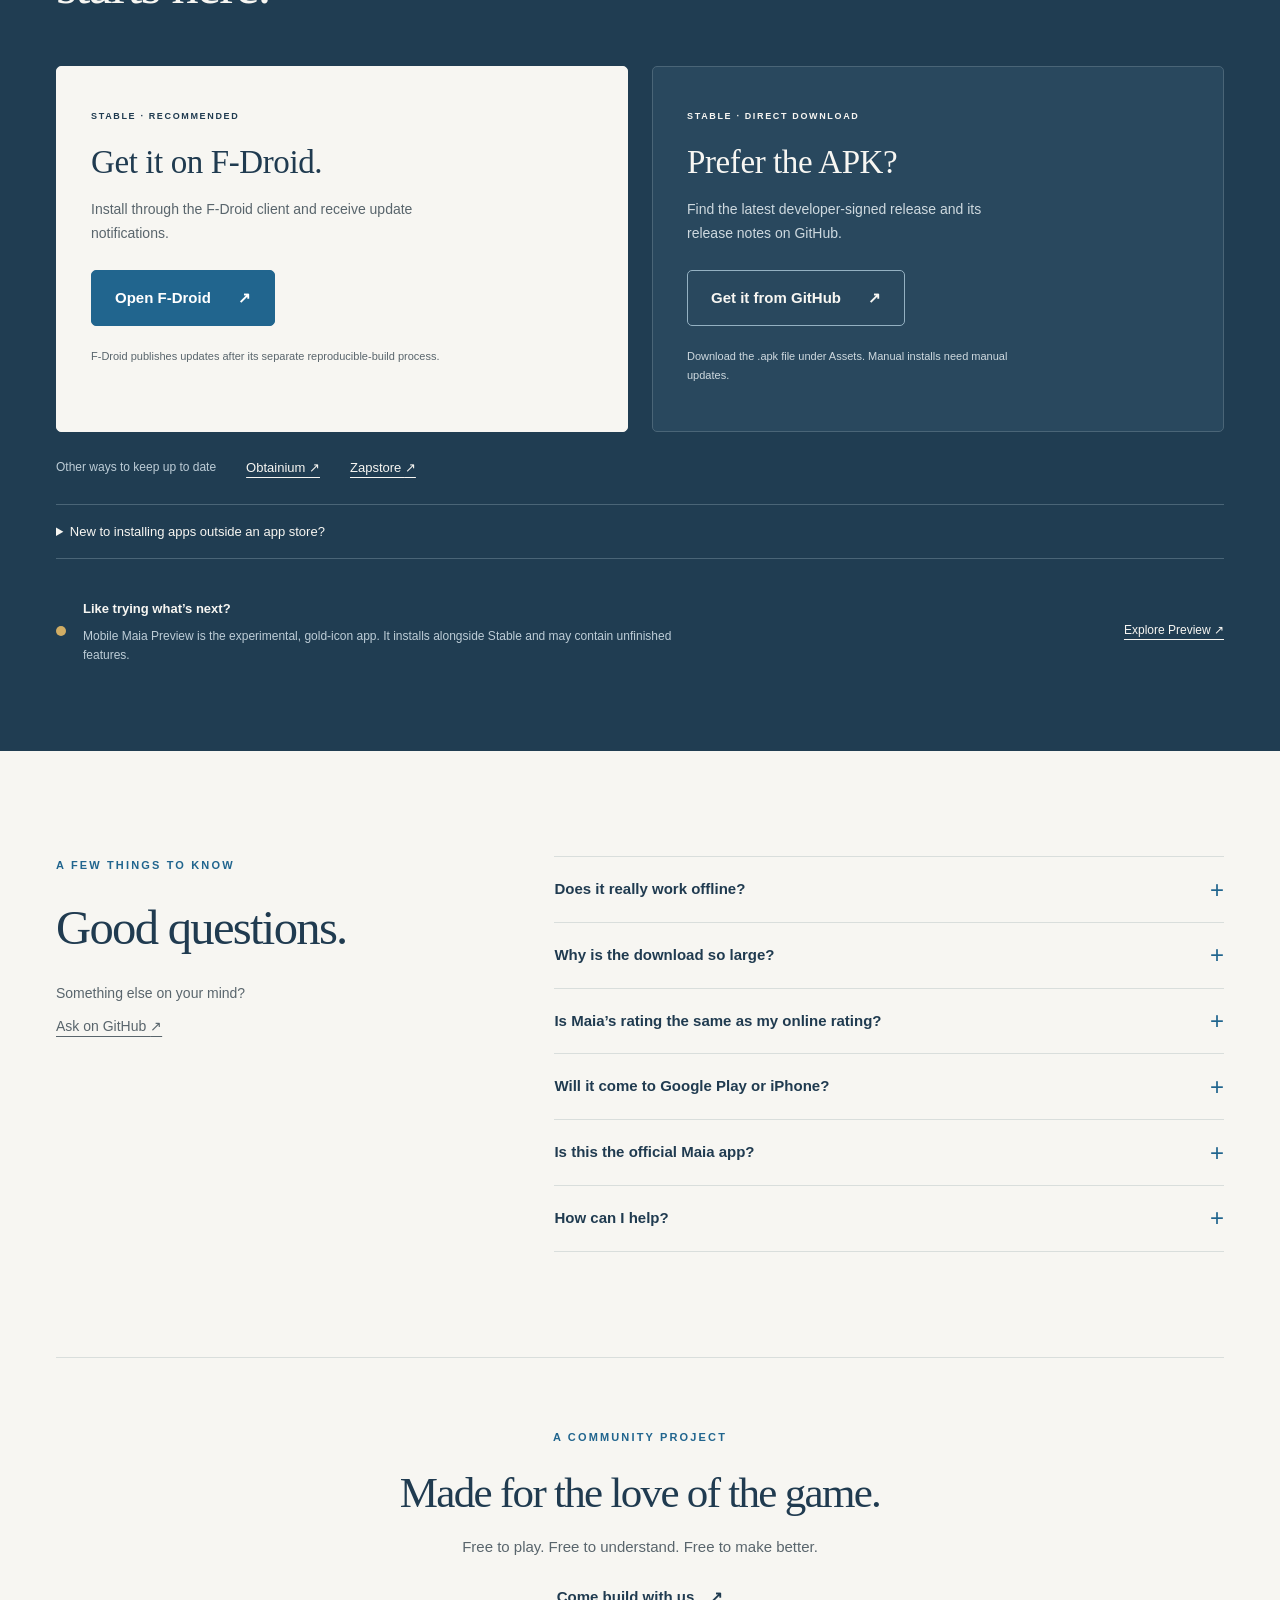
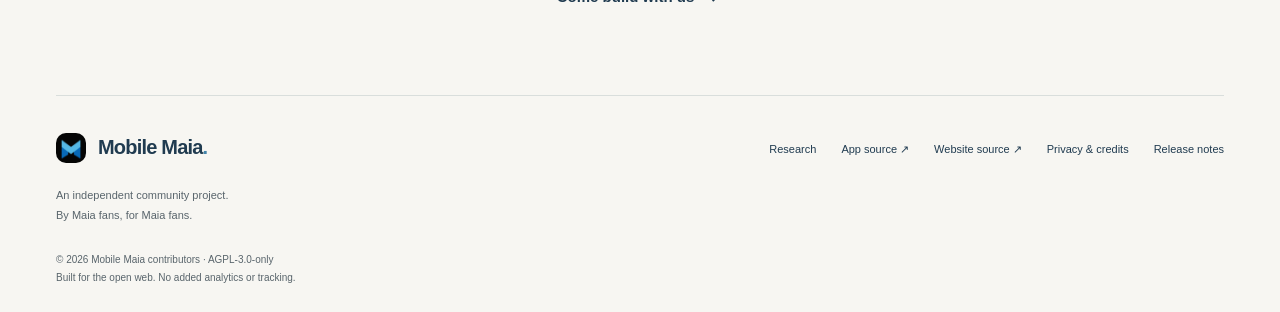
==== commit 68fd45ad: "Publish research index and visual settings guide" ====
--- a/site/index.html
+++ b/site/index.html
@@ -9,12 +9,12 @@
   <meta property="og:type" content="website">
   <meta property="og:title" content="Mobile Maia — A more human game of chess">
   <meta property="og:description" content="Your chess companion, wherever you play. Maia-3 and Stockfish, entirely offline on Android. Always free and open source.">
-  <meta property="og:url" content="https://dash1971.github.io/mobilemaia.org/">
-  <meta property="og:image" content="https://dash1971.github.io/mobilemaia.org/assets/icon.png">
+  <meta property="og:url" content="https://mobilemaia.org/">
+  <meta property="og:image" content="https://mobilemaia.org/assets/icon.png">
   <meta name="twitter:card" content="summary">
-  <link rel="canonical" href="https://dash1971.github.io/mobilemaia.org/">
+  <link rel="canonical" href="https://mobilemaia.org/">
   <link rel="icon" href="assets/icon.png" type="image/png">
-  <link rel="stylesheet" href="styles.css?v=20261024">
+  <link rel="stylesheet" href="styles.css?v=20261026">
   <script src="main.js?v=20261024" defer></script>
 </head>
 <body>
@@ -24,6 +24,7 @@
       <a class="brand" href="./" aria-label="Mobile Maia home"><img src="assets/icon.png" alt="" width="38" height="38"><span>Mobile Maia<span class="brand-dot">.</span></span></a>
       <nav aria-label="Main navigation">
         <a href="#features">The app</a>
+        <a href="research/">Research</a>
         <a href="#questions">FAQ</a>
         <a class="nav-source" href="https://github.com/Dash1971/maia-chess-android">GitHub <span aria-hidden="true">↗</span></a>
         <a class="button button-small" href="#download">Get the app <span aria-hidden="true">↗</span></a>
@@ -126,7 +127,7 @@
       <div class="faq-list">
         <details><summary>Does it really work offline?</summary><p>Yes. The Maia-3 model and Stockfish are bundled with the app. After installation, you can play and analyse without an internet connection. There’s no account, cloud analysis, or daily game limit.</p></details>
         <details><summary>Why is the download so large?</summary><p>The download is several hundred megabytes because the Maia model comes with it. That’s what lets your phone run Maia locally, without sending your positions to a server or downloading an engine later.</p></details>
-        <details><summary>Is Maia’s rating the same as my online rating?</summary><p>Think of the selected rating as a human-play setting, rather than a promise about competitive strength. Maia models human move choices at different ratings. Sampling settings, time controls, and the position can all affect how it plays. <a href="https://github.com/Dash1971/mobile-maia-research">Read the project’s research</a>.</p></details>
+        <details><summary>Is Maia’s rating the same as my online rating?</summary><p>Think of the selected rating as a human-play setting, rather than a promise about competitive strength. Maia models human move choices at different ratings. Sampling settings, time controls, and the position can all affect how it plays. <a href="research/">Read the project’s research</a>.</p></details>
         <details><summary>Will it come to Google Play or iPhone?</summary><p>There are no plans for an official Google Play release or iPhone app. Mobile Maia chooses open Android distribution in keeping with its software-freedom values. Independent forks are welcome under the applicable licences, with distinct branding. <a href="https://github.com/Dash1971/maia-chess-android#availability-and-forks">Read the project’s position</a>.</p></details>
         <details><summary>Is this the official Maia app?</summary><p>Mobile Maia is an independent community project, made by Maia fans. It uses Maia-3 from the University of Toronto’s Computational Social Science Lab, alongside Stockfish. It is not affiliated with or endorsed by those projects. <a href="about.html#credits">Meet the projects behind it</a>.</p></details>
         <details><summary>How can I help?</summary><p>Try the app, report a reproducible bug, help translate, improve the documentation, or test Preview. Feature requests belong in the <a href="https://github.com/Dash1971/maia-chess-android-preview/issues">Preview issue tracker</a>; Stable bugs belong in the <a href="https://github.com/Dash1971/maia-chess-android/issues">Stable issue tracker</a>. Please search for existing reports first.</p></details>
@@ -135,7 +136,7 @@
 
     <section class="closing container" aria-labelledby="closing-title"><p class="eyebrow">A COMMUNITY PROJECT</p><h2 id="closing-title">Made for the love of the game.</h2><p>Free to play. Free to understand. Free to make better.</p><a class="text-link" href="https://github.com/Dash1971/maia-chess-android">Come build with us <span aria-hidden="true">↗</span></a></section>
   </main>
-  <footer class="container site-footer"><div><a class="brand" href="./"><img src="assets/icon.png" alt="" width="30" height="30"><span>Mobile Maia<span class="brand-dot">.</span></span></a><p>An independent community project.<br>By Maia fans, for Maia fans.</p></div><div class="footer-links"><a href="https://github.com/Dash1971/maia-chess-android">App source <span aria-hidden="true">↗</span></a><a href="https://github.com/Dash1971/mobilemaia.org">Website source <span aria-hidden="true">↗</span></a><a href="about.html">Privacy &amp; credits</a><a href="https://github.com/Dash1971/maia-chess-android/releases">Release notes</a></div><p class="footer-small">© 2026 Mobile Maia contributors · AGPL-3.0-only<br>Built for the open web. No added analytics or tracking.</p></footer>
+  <footer class="container site-footer"><div><a class="brand" href="./"><img src="assets/icon.png" alt="" width="30" height="30"><span>Mobile Maia<span class="brand-dot">.</span></span></a><p>An independent community project.<br>By Maia fans, for Maia fans.</p></div><div class="footer-links"><a href="research/">Research</a><a href="https://github.com/Dash1971/maia-chess-android">App source <span aria-hidden="true">↗</span></a><a href="https://github.com/Dash1971/mobilemaia.org">Website source <span aria-hidden="true">↗</span></a><a href="about.html">Privacy &amp; credits</a><a href="https://github.com/Dash1971/maia-chess-android/releases">Release notes</a></div><p class="footer-small">© 2026 Mobile Maia contributors · AGPL-3.0-only<br>Built for the open web. No added analytics or tracking.</p></footer>
   <dialog class="image-dialog" id="image-dialog" aria-label="Enlarged app screenshot"><button type="button" class="dialog-close" aria-label="Close enlarged screenshot">Close <span aria-hidden="true">×</span></button><img src="assets/analysis.png" alt=""></dialog>
 </body>
 </html>
--- a/site/styles.css
+++ b/site/styles.css
@@ -9,3 +9,6 @@
 /* Keep optional screenshot controls out of the no-JavaScript fallback. */
 .screenshot-controls{display:none}.js .screenshot-controls{display:flex}
 @media(max-width:360px){nav>a[href='#questions']{display:none}.button-small{white-space:nowrap}.hero-actions{gap:18px}.hero-actions .text-link{font-size:11px;gap:6px}}
+/* Let the shared navigation wrap cleanly with the research section on phones. */
+@media(max-width:1100px){.nav-source{display:none}}
+@media(max-width:600px){html{scroll-padding-top:150px}.header-inner{height:auto;min-height:72px;flex-wrap:wrap;gap:12px;padding-block:13px}.header-inner>nav{flex-basis:100%;justify-content:flex-start;gap:22px}.header-inner>nav>.button{margin-left:auto}}
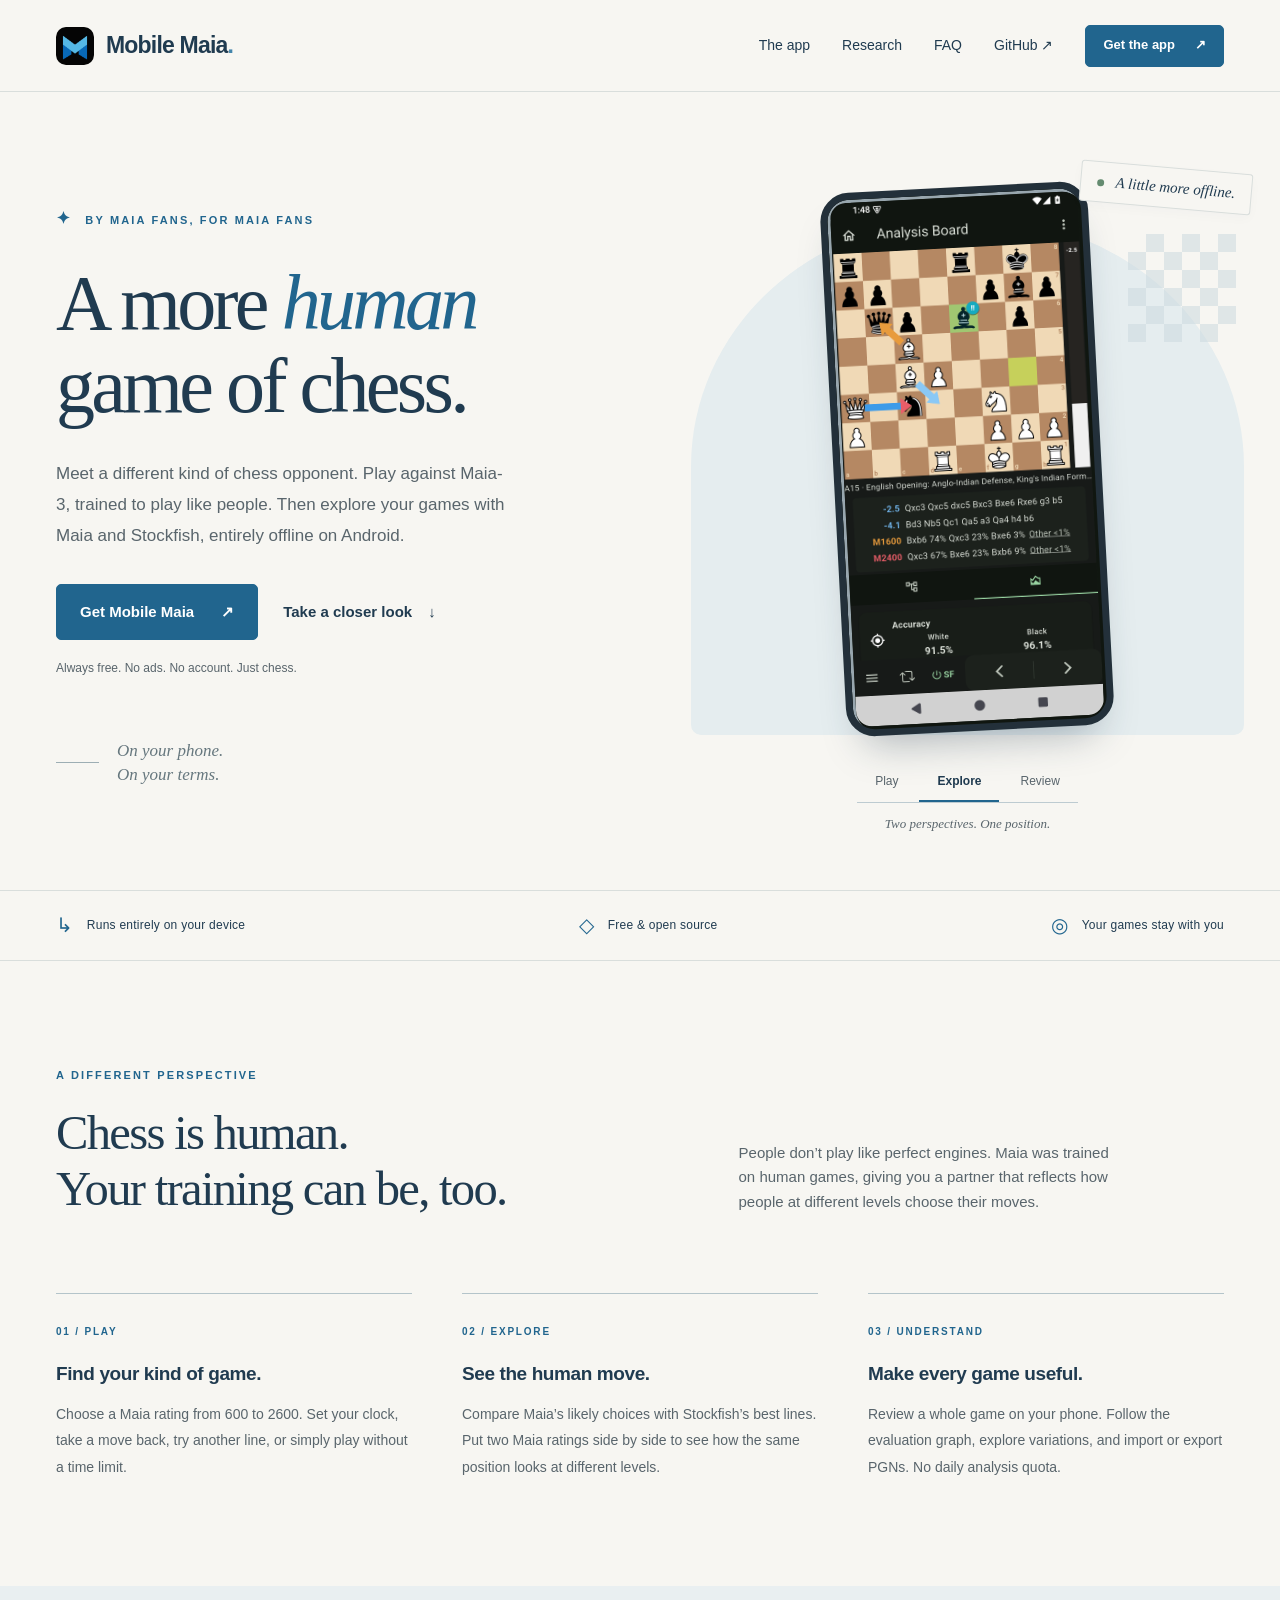
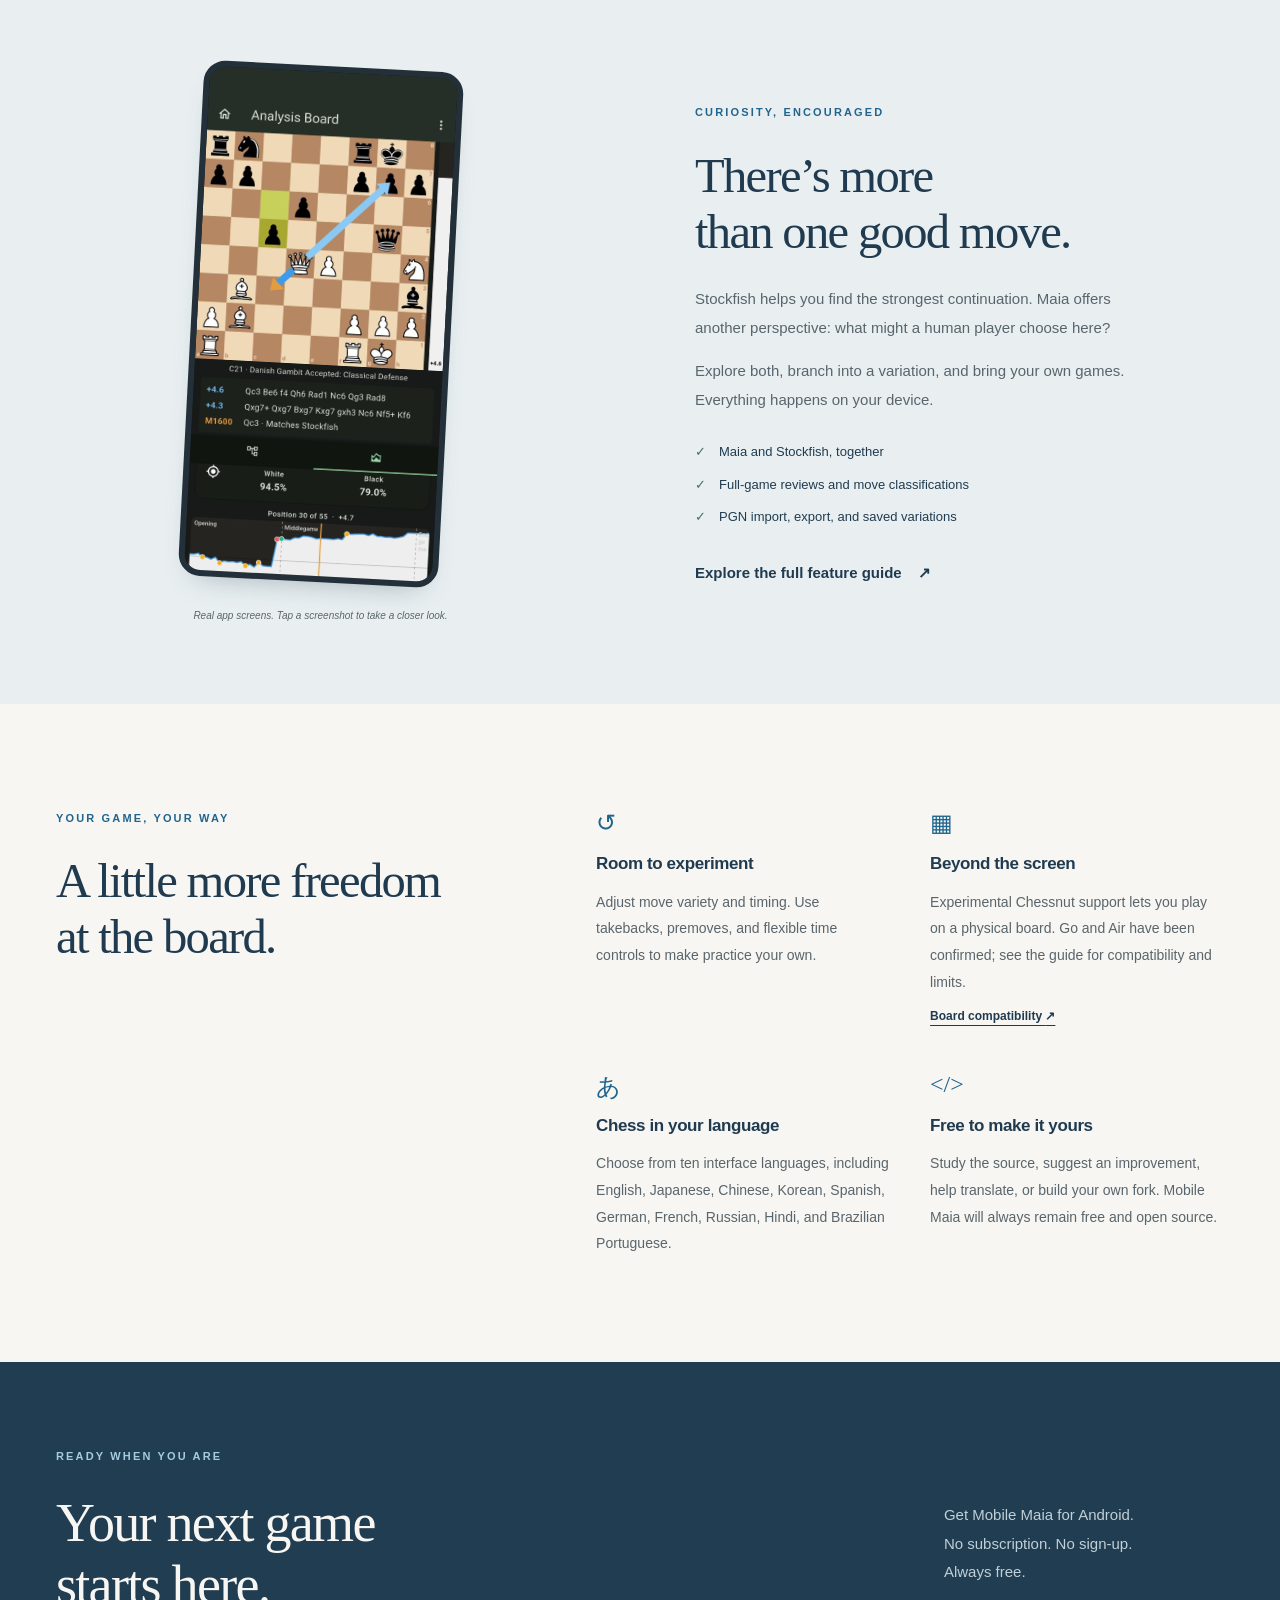
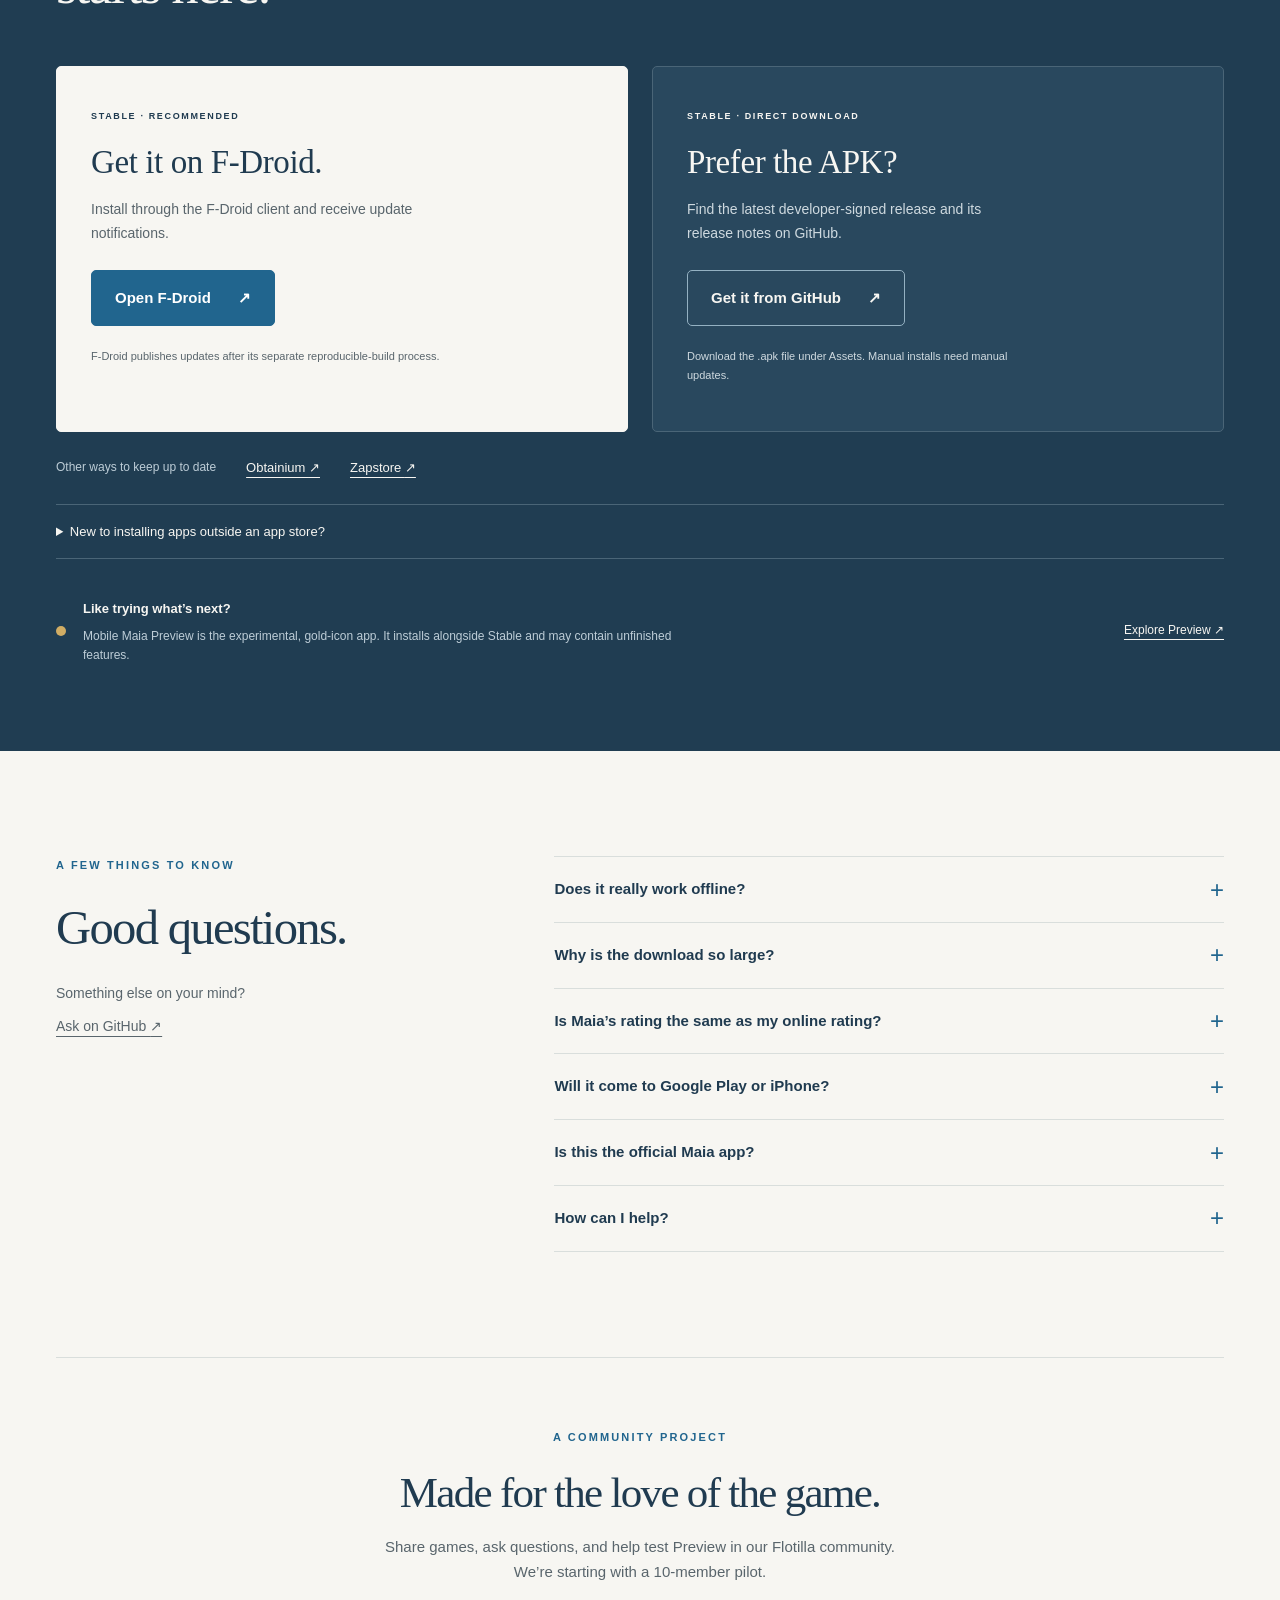
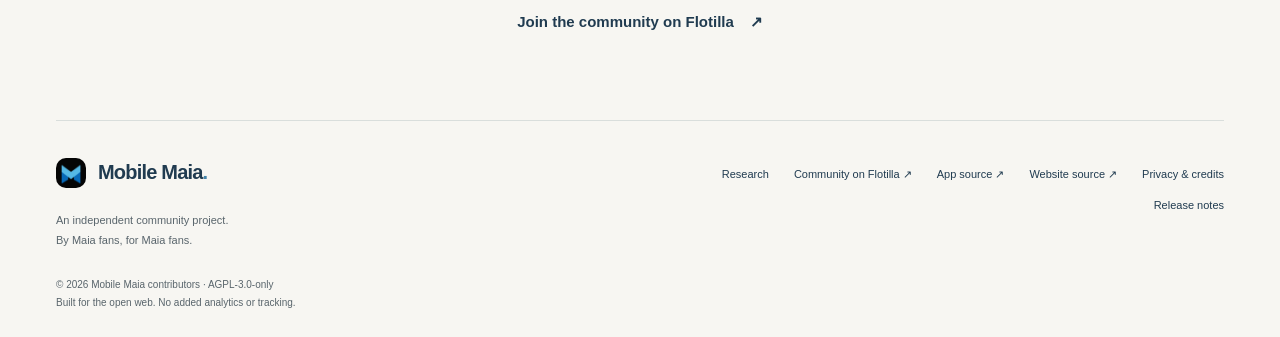
==== commit e2130292: "docs: link to the Mobile Maia Flotilla community" ====
--- a/site/index.html
+++ b/site/index.html
@@ -134,9 +134,14 @@
       </div>
     </section>
 
-    <section class="closing container" aria-labelledby="closing-title"><p class="eyebrow">A COMMUNITY PROJECT</p><h2 id="closing-title">Made for the love of the game.</h2><p>Free to play. Free to understand. Free to make better.</p><a class="text-link" href="https://github.com/Dash1971/maia-chess-android">Come build with us <span aria-hidden="true">↗</span></a></section>
+    <section class="closing container" id="community" aria-labelledby="closing-title">
+      <p class="eyebrow">A COMMUNITY PROJECT</p>
+      <h2 id="closing-title">Made for the love of the game.</h2>
+      <p>Share games, ask questions, and help test Preview in our Flotilla community.<br>We’re starting with a 10-member pilot.</p>
+      <a class="text-link" href="https://app.flotilla.social/join?r=mobilemaia.spaces.flotilla.social&amp;c=slusagresp6">Join the community on Flotilla <span aria-hidden="true">↗</span></a>
+    </section>
   </main>
-  <footer class="container site-footer"><div><a class="brand" href="./"><img src="assets/icon.png" alt="" width="30" height="30"><span>Mobile Maia<span class="brand-dot">.</span></span></a><p>An independent community project.<br>By Maia fans, for Maia fans.</p></div><div class="footer-links"><a href="research/">Research</a><a href="https://github.com/Dash1971/maia-chess-android">App source <span aria-hidden="true">↗</span></a><a href="https://github.com/Dash1971/mobilemaia.org">Website source <span aria-hidden="true">↗</span></a><a href="about.html">Privacy &amp; credits</a><a href="https://github.com/Dash1971/maia-chess-android/releases">Release notes</a></div><p class="footer-small">© 2026 Mobile Maia contributors · AGPL-3.0-only<br>Built for the open web. No added analytics or tracking.</p></footer>
+  <footer class="container site-footer"><div><a class="brand" href="./"><img src="assets/icon.png" alt="" width="30" height="30"><span>Mobile Maia<span class="brand-dot">.</span></span></a><p>An independent community project.<br>By Maia fans, for Maia fans.</p></div><div class="footer-links"><a href="research/">Research</a><a href="https://app.flotilla.social/join?r=mobilemaia.spaces.flotilla.social&amp;c=slusagresp6">Community on Flotilla <span aria-hidden="true">↗</span></a><a href="https://github.com/Dash1971/maia-chess-android">App source <span aria-hidden="true">↗</span></a><a href="https://github.com/Dash1971/mobilemaia.org">Website source <span aria-hidden="true">↗</span></a><a href="about.html">Privacy &amp; credits</a><a href="https://github.com/Dash1971/maia-chess-android/releases">Release notes</a></div><p class="footer-small">© 2026 Mobile Maia contributors · AGPL-3.0-only<br>Built for the open web. No added analytics or tracking.</p></footer>
   <dialog class="image-dialog" id="image-dialog" aria-label="Enlarged app screenshot"><button type="button" class="dialog-close" aria-label="Close enlarged screenshot">Close <span aria-hidden="true">×</span></button><img src="assets/analysis.png" alt=""></dialog>
 </body>
 </html>
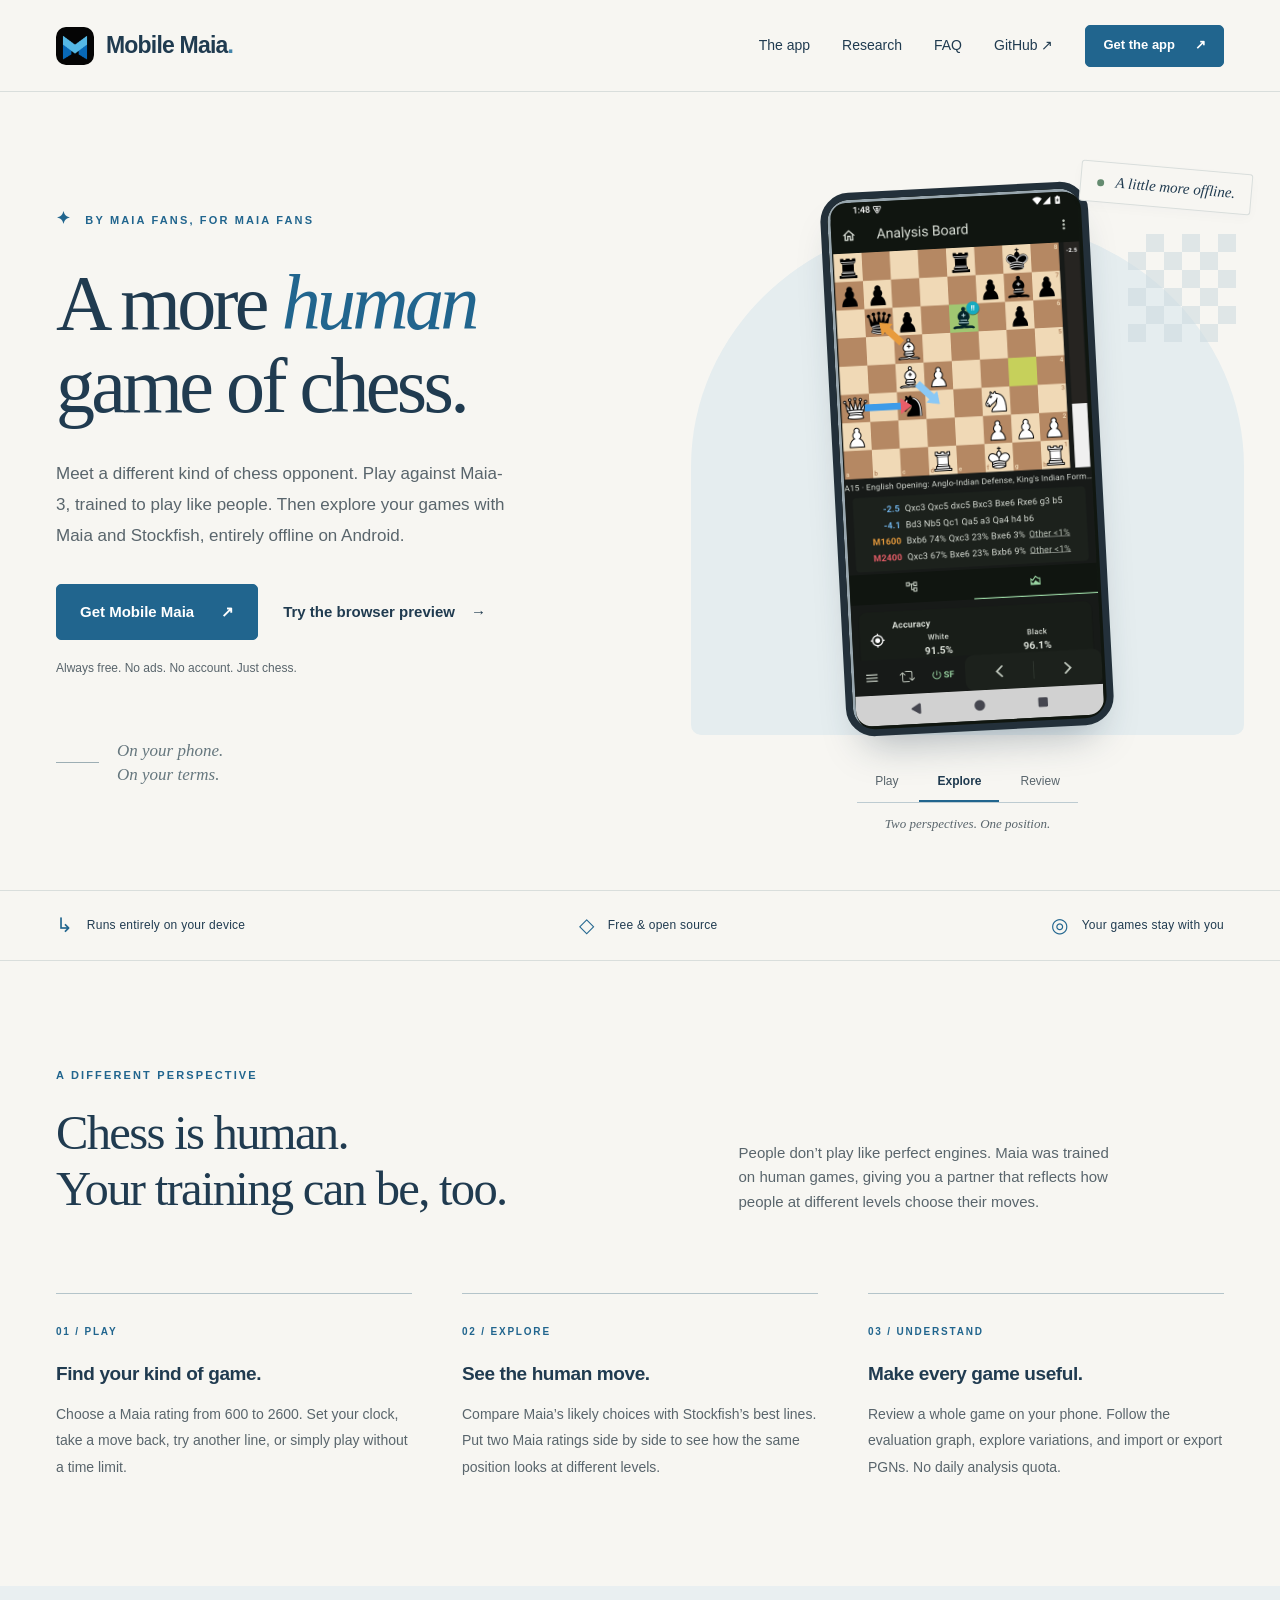
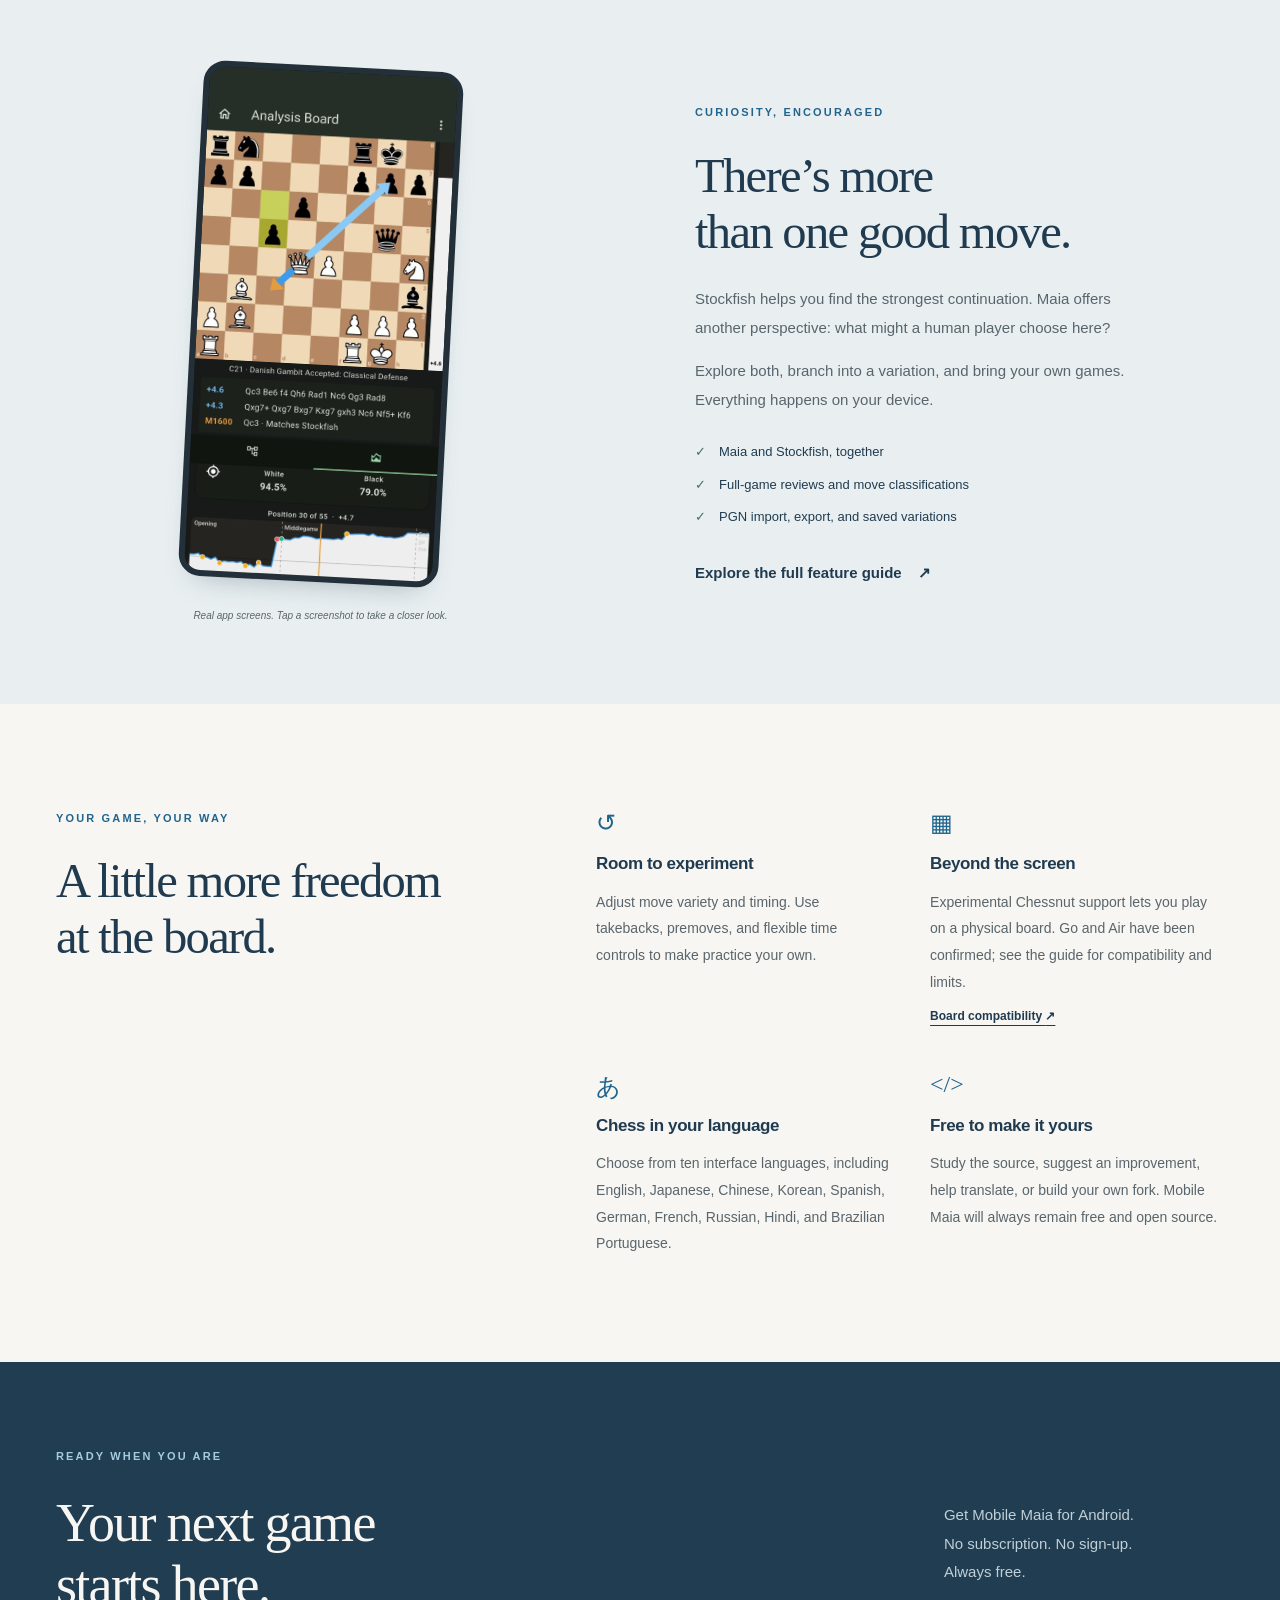
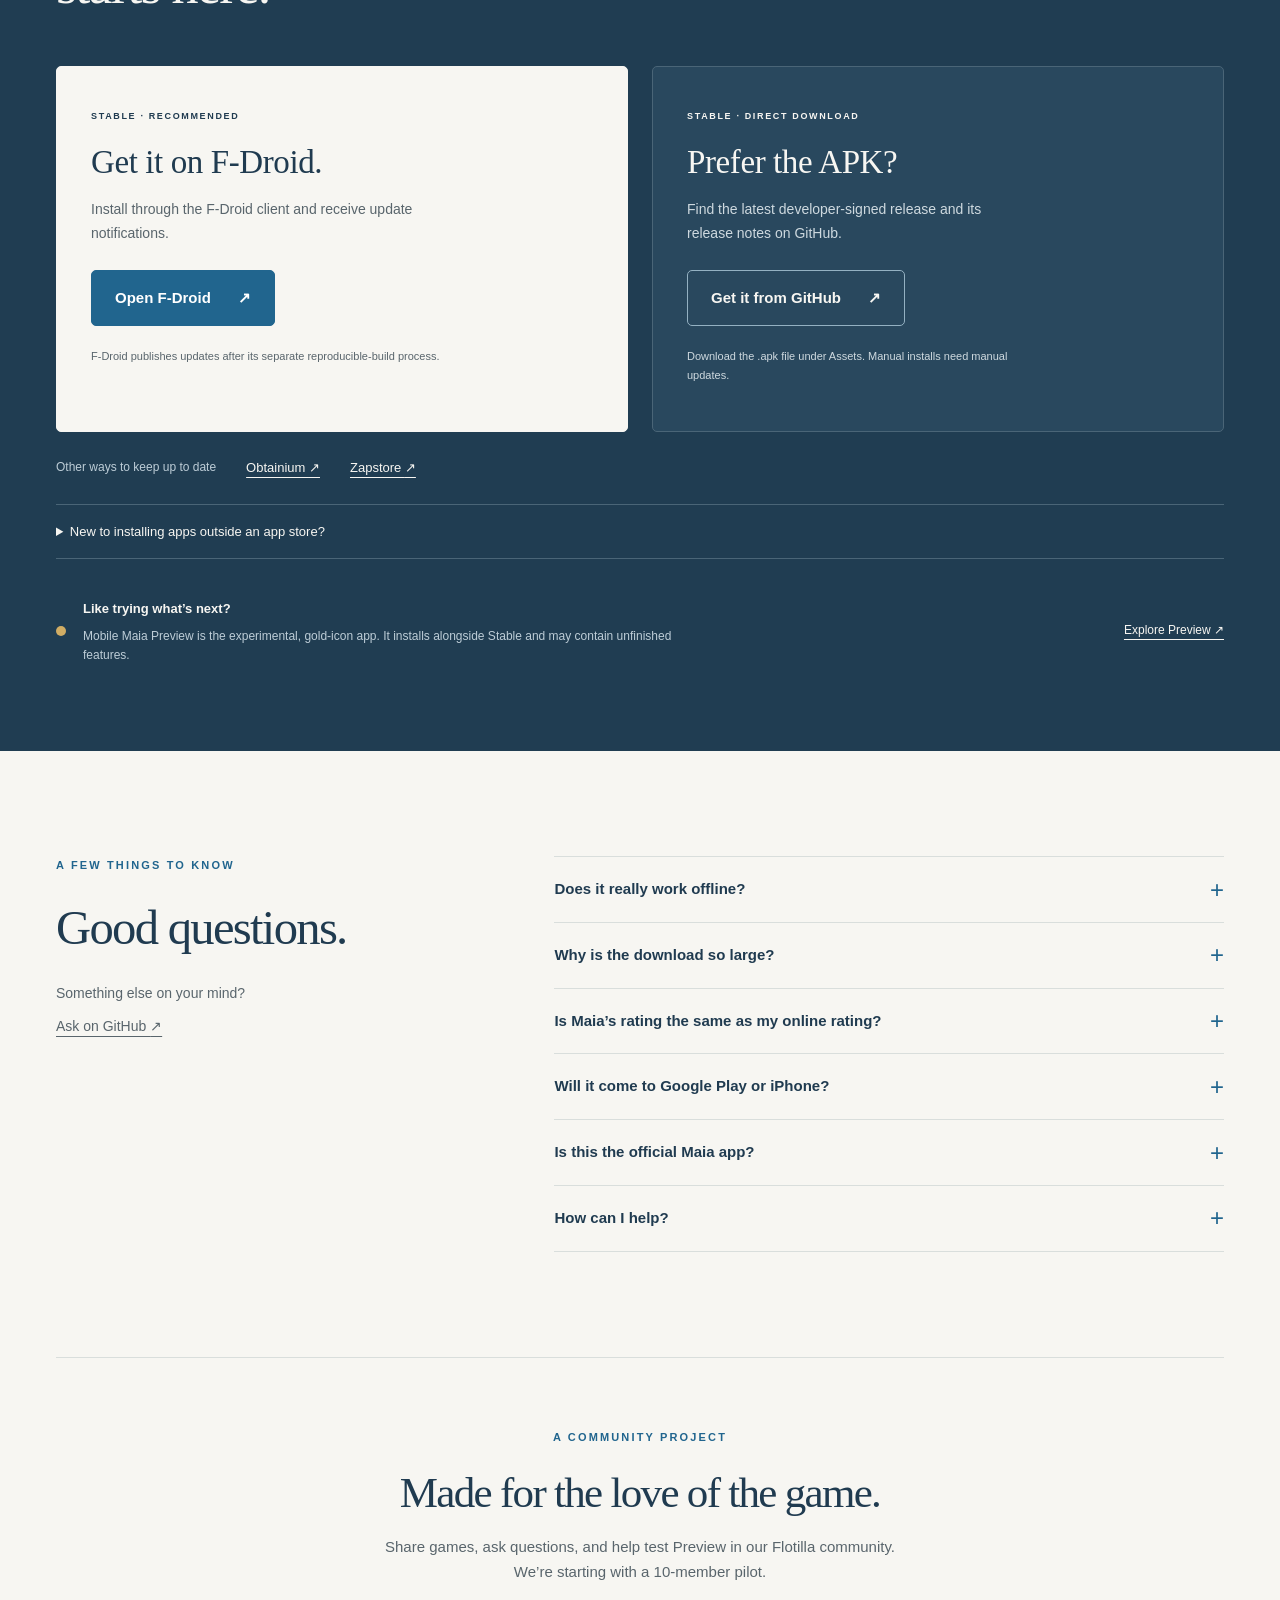
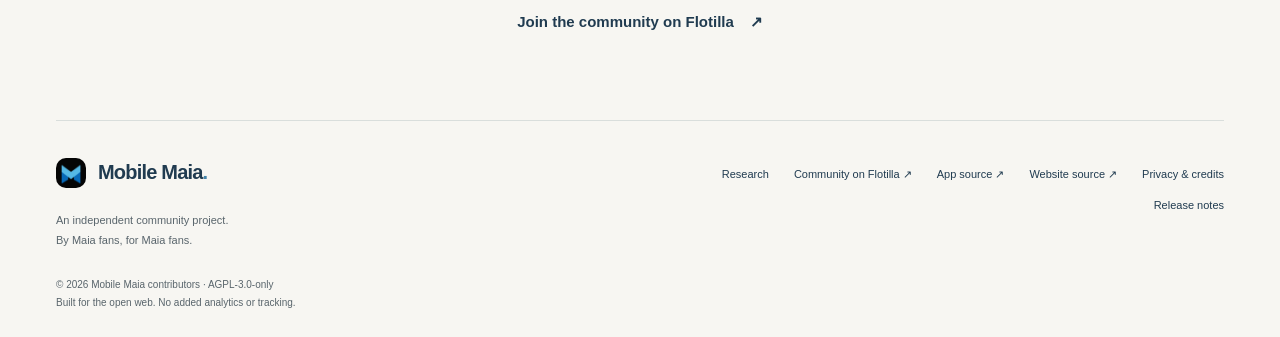
==== commit 300c4ae0: "Add playable 5M CPU preview with reusable fast-start engine" ====
--- a/site/index.html
+++ b/site/index.html
@@ -39,7 +39,7 @@
         <p class="hero-description">Meet a different kind of chess opponent. Play against Maia-3, trained to play like people. Then explore your games with Maia and Stockfish, entirely offline on Android.</p>
         <div class="hero-actions">
           <a class="button" href="#download">Get Mobile Maia <span aria-hidden="true">↗</span></a>
-          <a class="text-link" href="#features">Take a closer look <span aria-hidden="true">↓</span></a>
+          <a class="text-link" href="play/">Try the browser preview <span aria-hidden="true">→</span></a>
         </div>
         <p class="hero-note">Always free. No ads. No account. Just chess.</p>
         <div class="hero-footnote"><span class="small-rule" aria-hidden="true"></span><span>On your phone.<br>On your terms.</span></div>
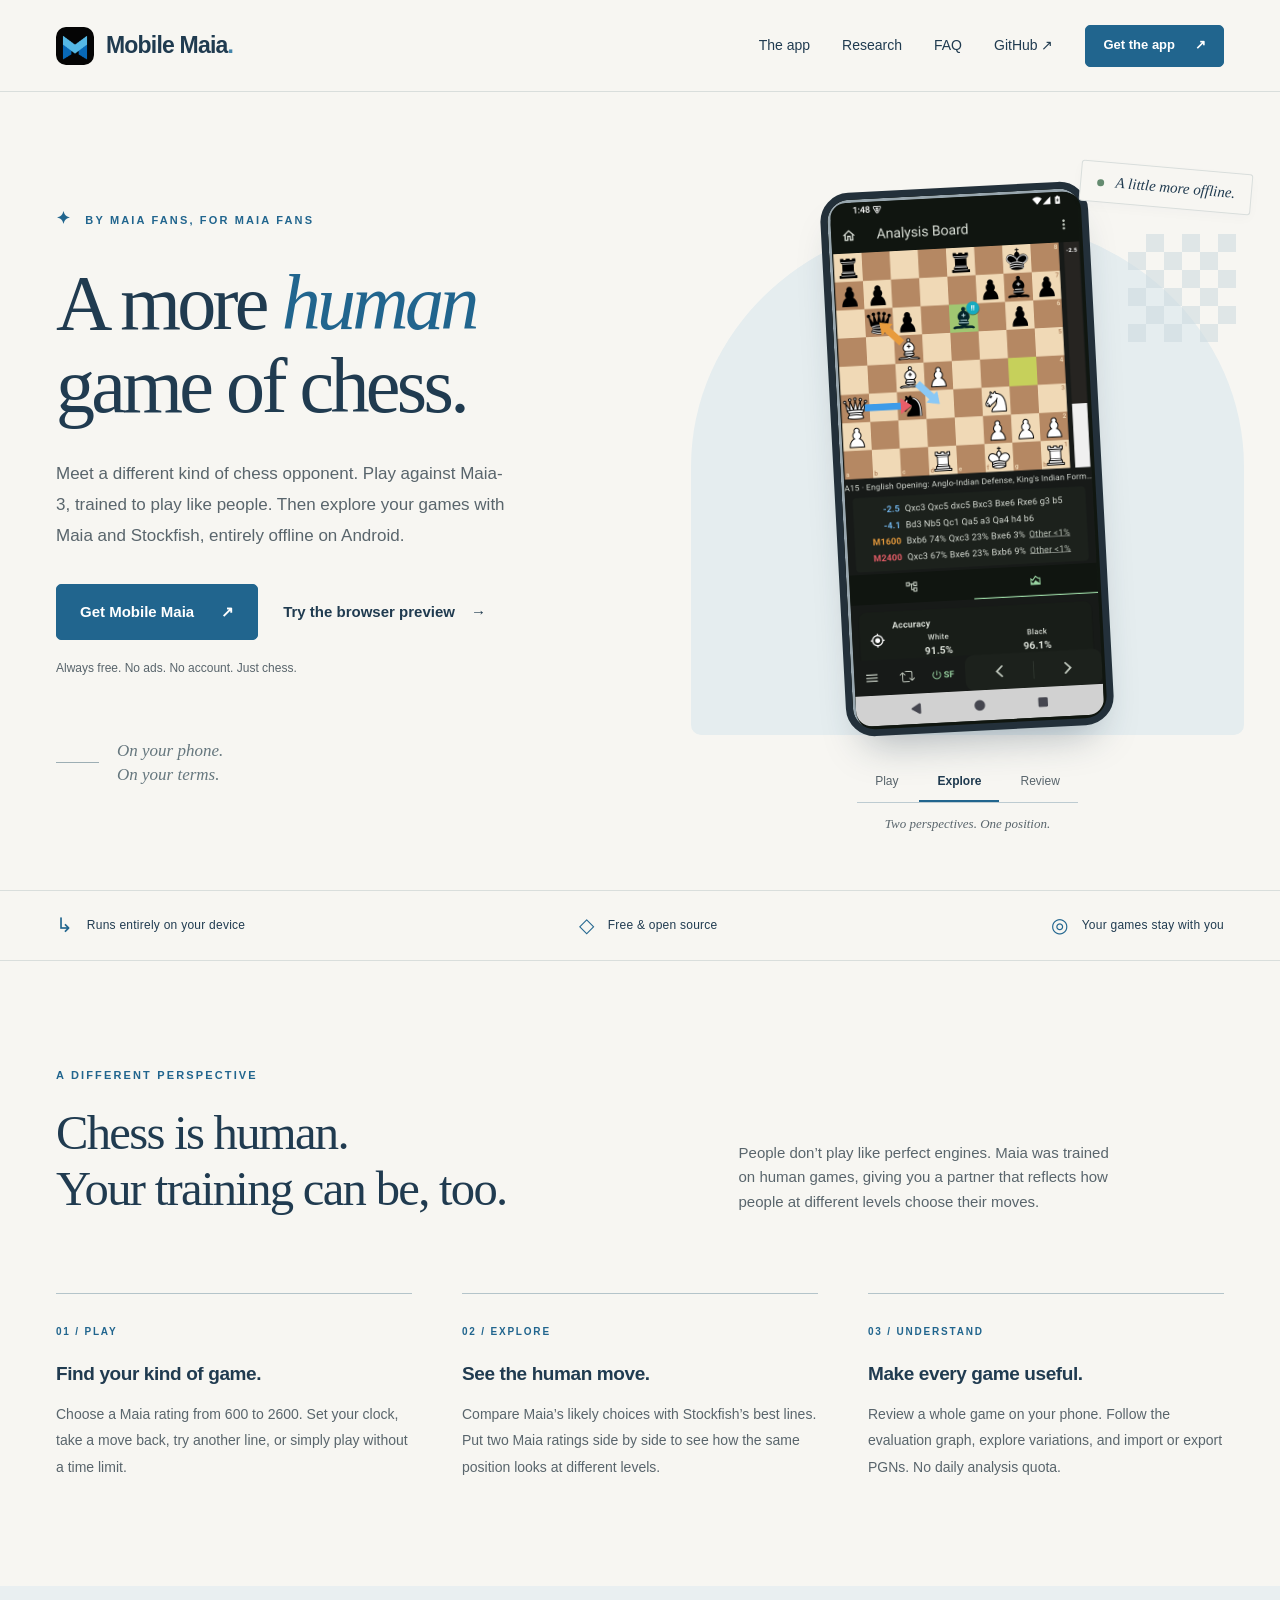
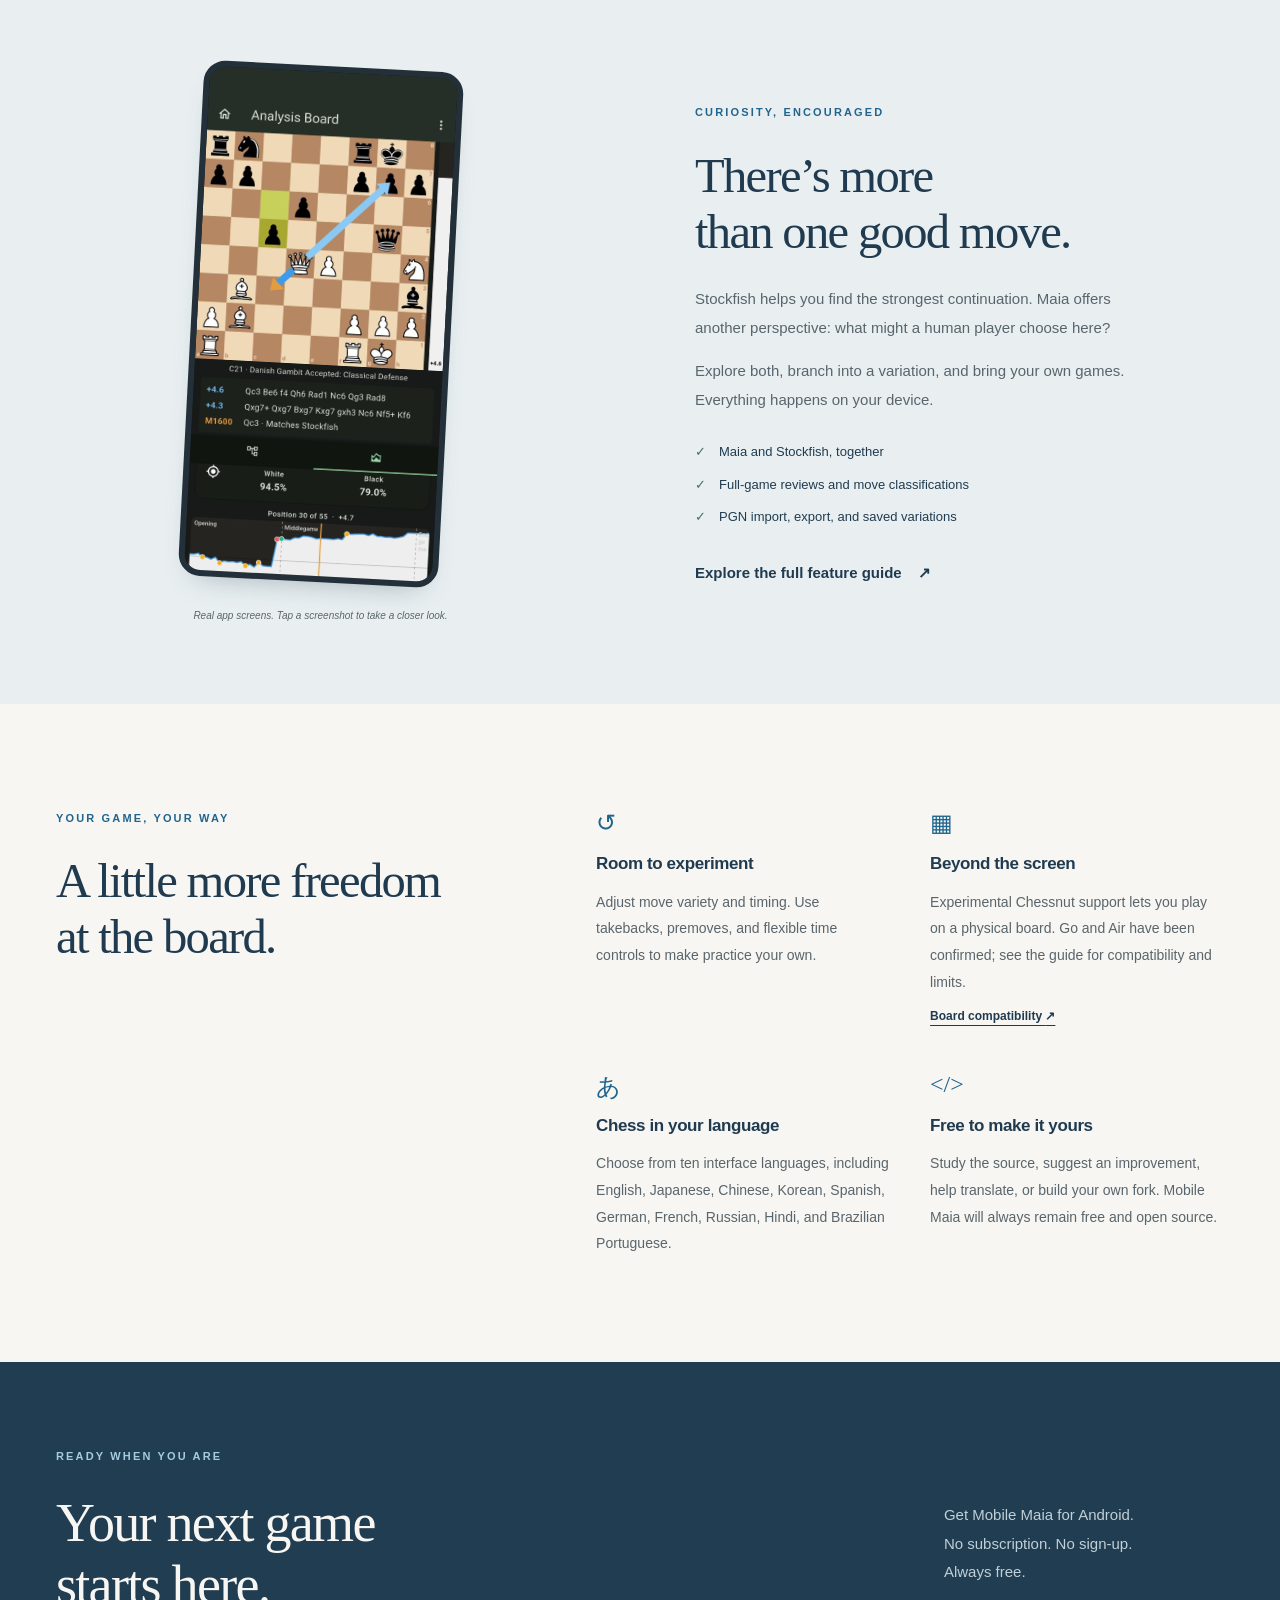
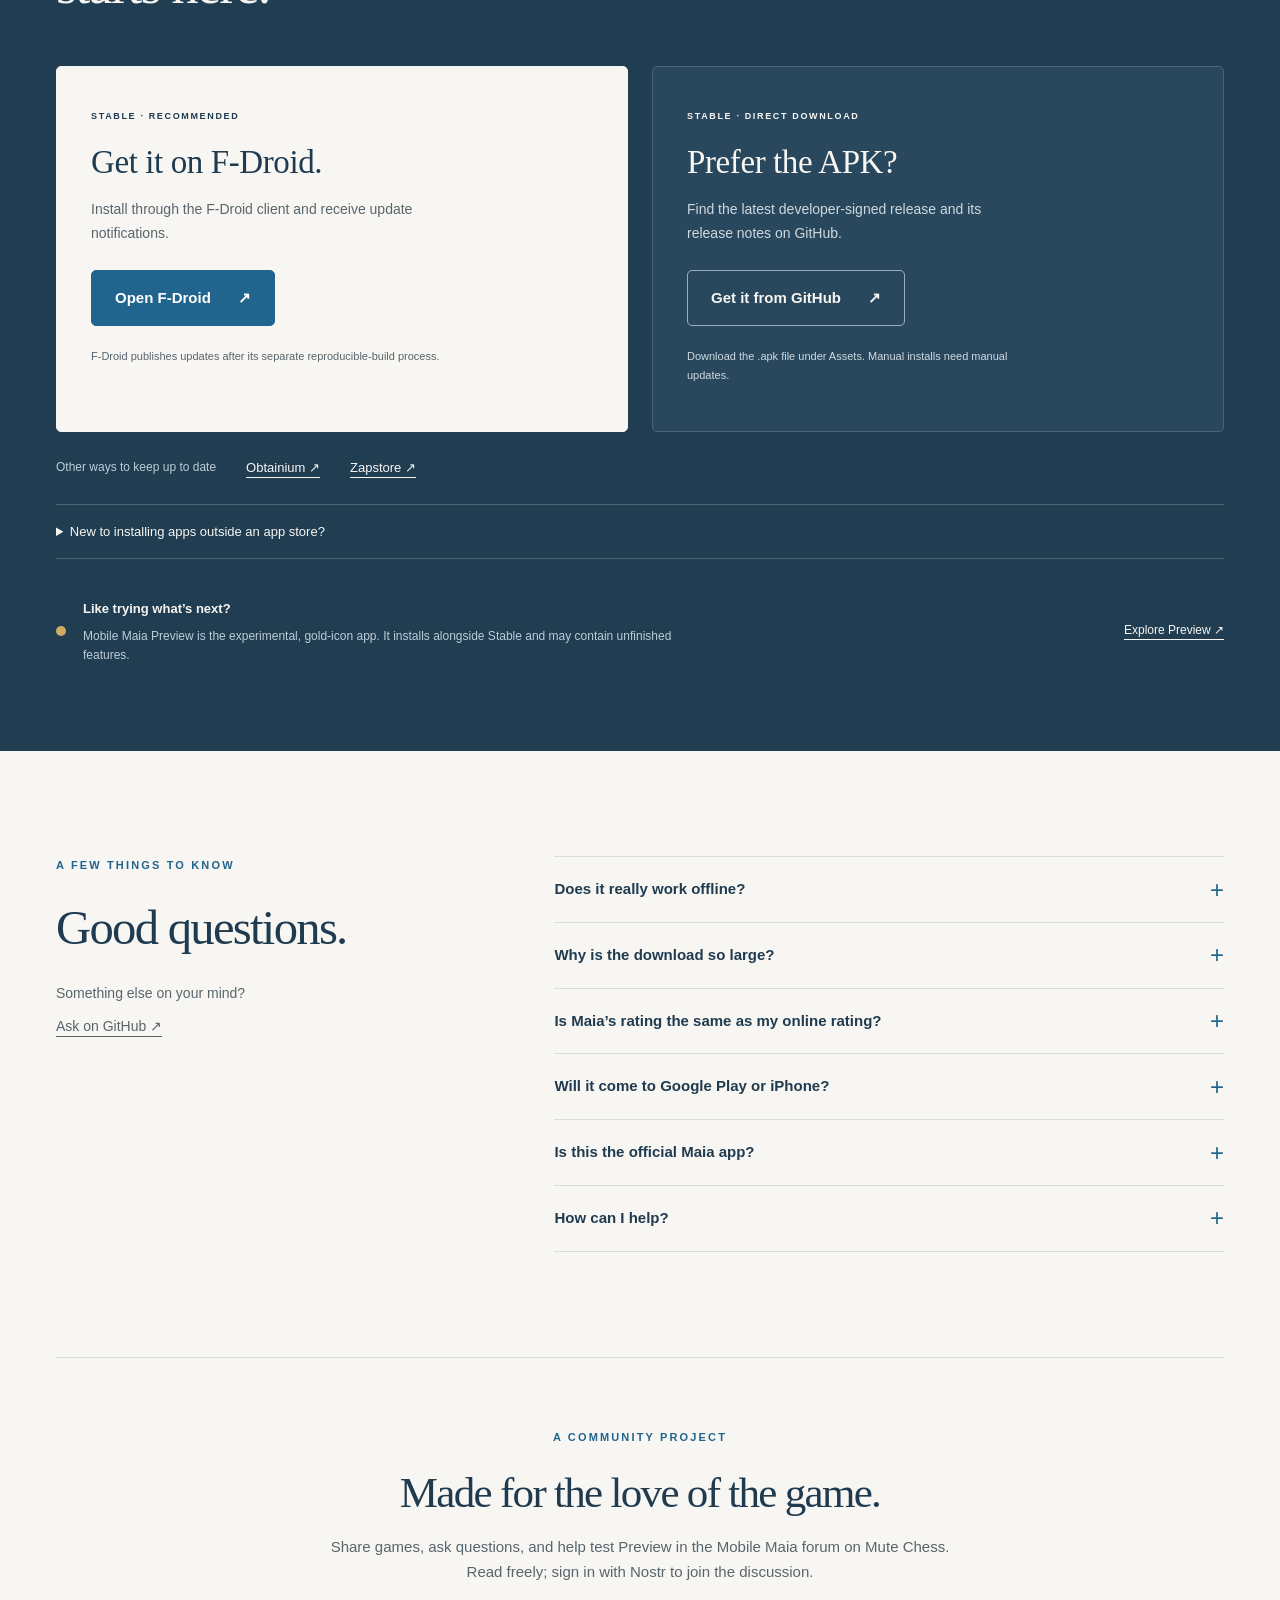
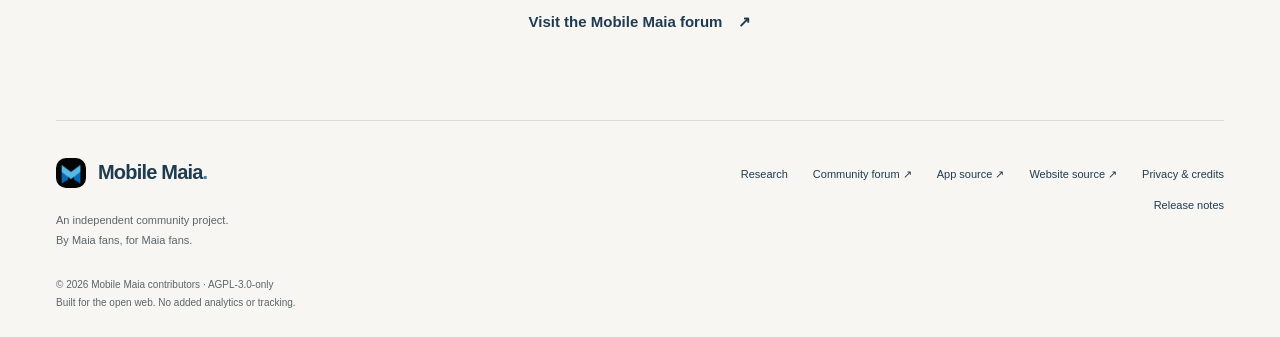
==== commit d72ef717: "docs: move community links to the Mute Chess forum" ====
--- a/site/index.html
+++ b/site/index.html
@@ -137,11 +137,11 @@
     <section class="closing container" id="community" aria-labelledby="closing-title">
       <p class="eyebrow">A COMMUNITY PROJECT</p>
       <h2 id="closing-title">Made for the love of the game.</h2>
-      <p>Share games, ask questions, and help test Preview in our Flotilla community.<br>We’re starting with a 10-member pilot.</p>
-      <a class="text-link" href="https://app.flotilla.social/join?r=mobilemaia.spaces.flotilla.social&amp;c=slusagresp6">Join the community on Flotilla <span aria-hidden="true">↗</span></a>
+      <p>Share games, ask questions, and help test Preview in the Mobile Maia forum on Mute Chess.<br>Read freely; sign in with Nostr to join the discussion.</p>
+      <a class="text-link" href="https://mutechess.org/forum/mobile-maia">Visit the Mobile Maia forum <span aria-hidden="true">↗</span></a>
     </section>
   </main>
-  <footer class="container site-footer"><div><a class="brand" href="./"><img src="assets/icon.png" alt="" width="30" height="30"><span>Mobile Maia<span class="brand-dot">.</span></span></a><p>An independent community project.<br>By Maia fans, for Maia fans.</p></div><div class="footer-links"><a href="research/">Research</a><a href="https://app.flotilla.social/join?r=mobilemaia.spaces.flotilla.social&amp;c=slusagresp6">Community on Flotilla <span aria-hidden="true">↗</span></a><a href="https://github.com/Dash1971/maia-chess-android">App source <span aria-hidden="true">↗</span></a><a href="https://github.com/Dash1971/mobilemaia.org">Website source <span aria-hidden="true">↗</span></a><a href="about.html">Privacy &amp; credits</a><a href="https://github.com/Dash1971/maia-chess-android/releases">Release notes</a></div><p class="footer-small">© 2026 Mobile Maia contributors · AGPL-3.0-only<br>Built for the open web. No added analytics or tracking.</p></footer>
+  <footer class="container site-footer"><div><a class="brand" href="./"><img src="assets/icon.png" alt="" width="30" height="30"><span>Mobile Maia<span class="brand-dot">.</span></span></a><p>An independent community project.<br>By Maia fans, for Maia fans.</p></div><div class="footer-links"><a href="research/">Research</a><a href="https://mutechess.org/forum/mobile-maia">Community forum <span aria-hidden="true">↗</span></a><a href="https://github.com/Dash1971/maia-chess-android">App source <span aria-hidden="true">↗</span></a><a href="https://github.com/Dash1971/mobilemaia.org">Website source <span aria-hidden="true">↗</span></a><a href="about.html">Privacy &amp; credits</a><a href="https://github.com/Dash1971/maia-chess-android/releases">Release notes</a></div><p class="footer-small">© 2026 Mobile Maia contributors · AGPL-3.0-only<br>Built for the open web. No added analytics or tracking.</p></footer>
   <dialog class="image-dialog" id="image-dialog" aria-label="Enlarged app screenshot"><button type="button" class="dialog-close" aria-label="Close enlarged screenshot">Close <span aria-hidden="true">×</span></button><img src="assets/analysis.png" alt=""></dialog>
 </body>
 </html>
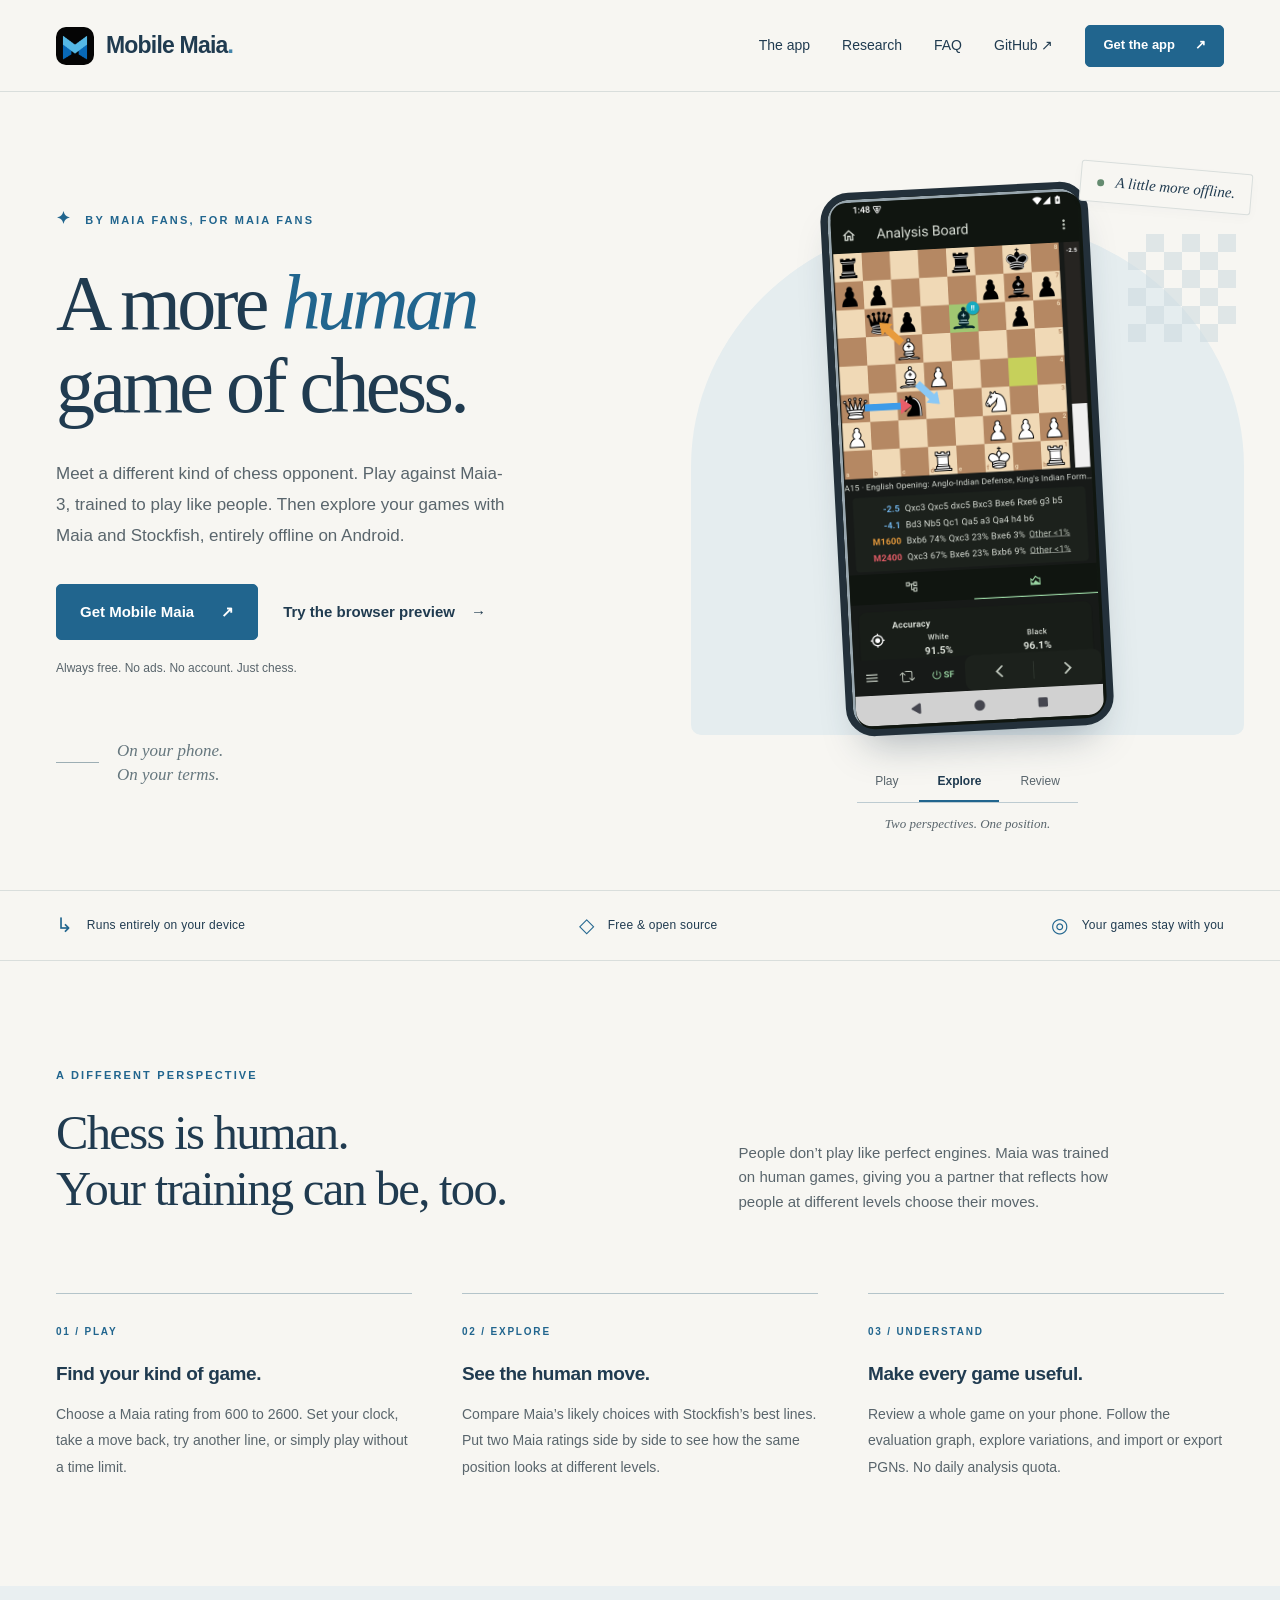
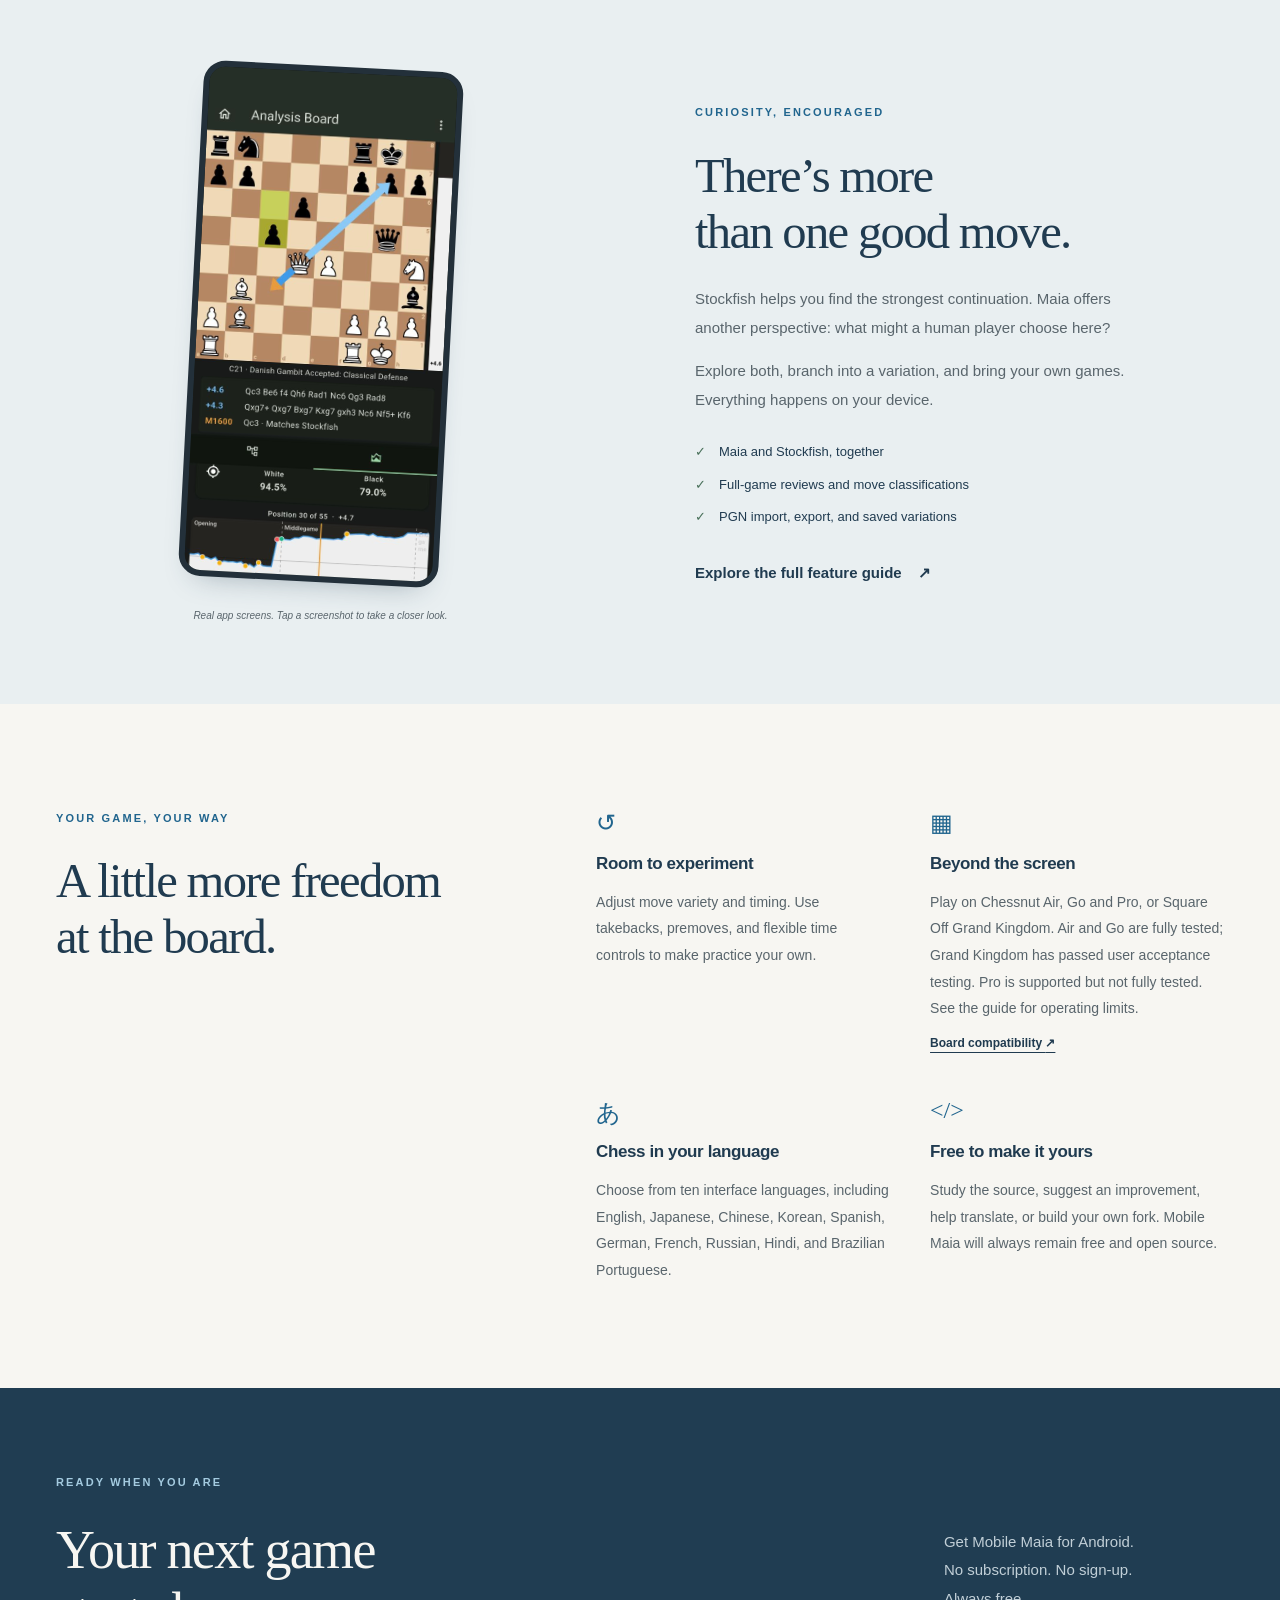
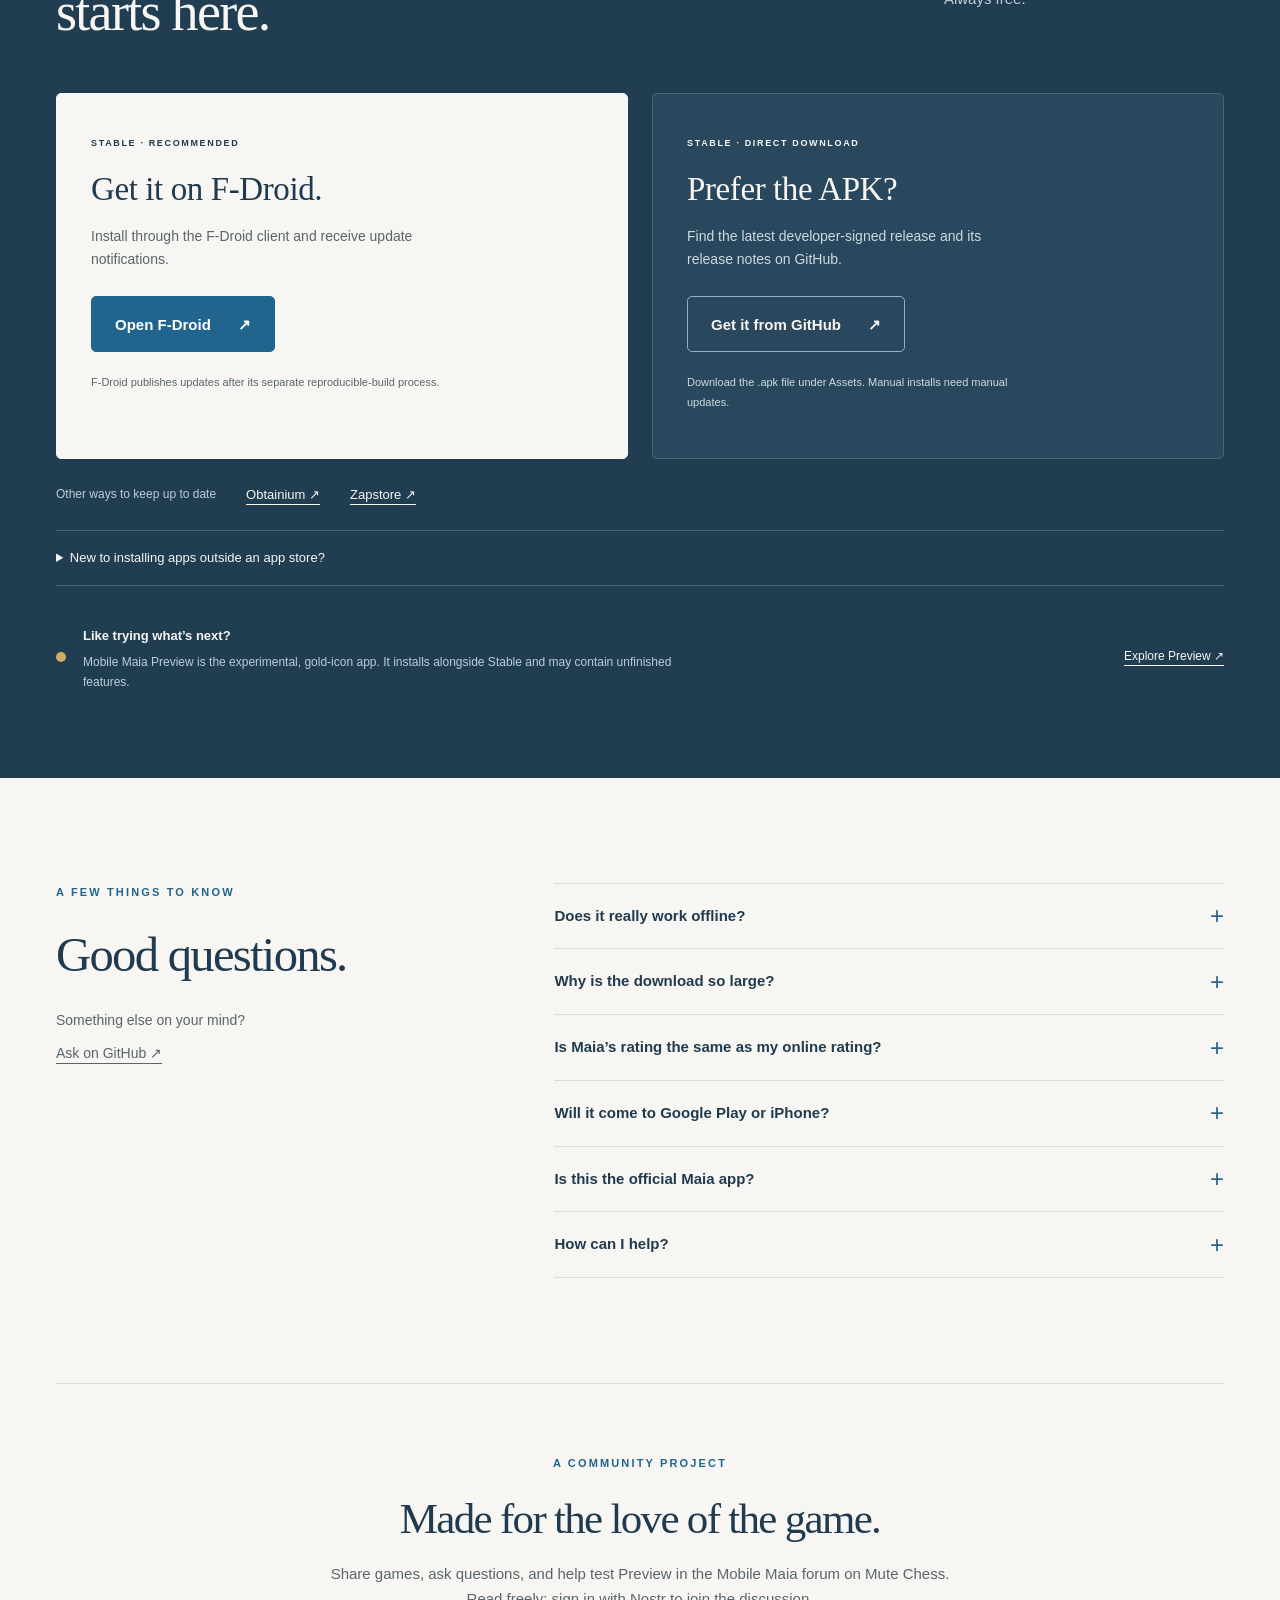
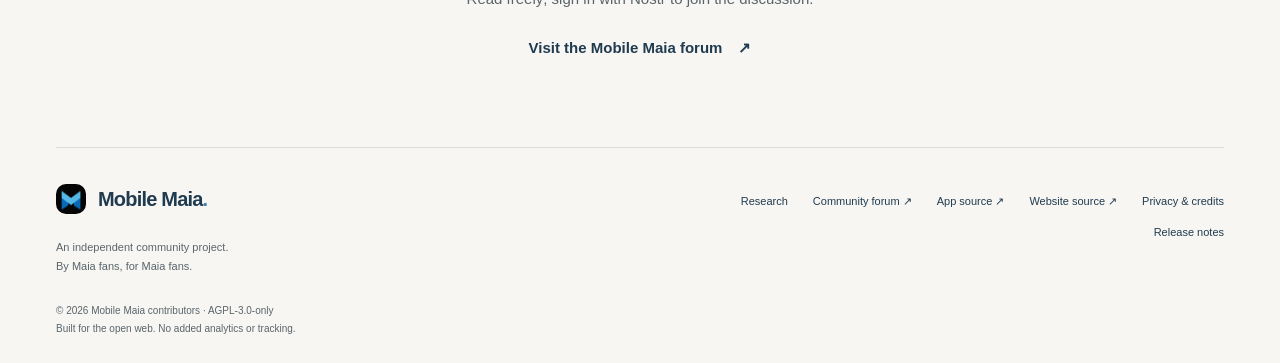
==== commit f43fbfd4: "Update supported electronic boards on the website" ====
--- a/site/index.html
+++ b/site/index.html
@@ -94,7 +94,7 @@
           <p>Stockfish helps you find the strongest continuation. Maia offers another perspective: what might a human player choose here?</p>
           <p>Explore both, branch into a variation, and bring your own games. Everything happens on your device.</p>
           <ul class="tick-list"><li>Maia and Stockfish, together</li><li>Full-game reviews and move classifications</li><li>PGN import, export, and saved variations</li></ul>
-          <a class="text-link" href="https://github.com/Dash1971/maia-chess-android#feature-guide">Explore the full feature guide <span aria-hidden="true">↗</span></a>
+          <a class="text-link" href="https://github.com/Dash1971/maia-chess-android/blob/main/docs/USER_GUIDE.md">Explore the full feature guide <span aria-hidden="true">↗</span></a>
         </div>
       </div>
     </section>
@@ -103,7 +103,7 @@
       <div><p class="eyebrow">YOUR GAME, YOUR WAY</p><h2 id="your-game-title">A little more freedom<br>at the board.</h2></div>
       <div class="freedom-grid">
         <article><span aria-hidden="true" class="freedom-icon">↺</span><h3>Room to experiment</h3><p>Adjust move variety and timing. Use takebacks, premoves, and flexible time controls to make practice your own.</p></article>
-        <article><span aria-hidden="true" class="freedom-icon">▦</span><h3>Beyond the screen</h3><p>Experimental Chessnut support lets you play on a physical board. Go and Air have been confirmed; see the guide for compatibility and limits.</p><a href="https://github.com/Dash1971/maia-chess-android#chessnut-electronic-board-play">Board compatibility <span aria-hidden="true">↗</span></a></article>
+        <article><span aria-hidden="true" class="freedom-icon">▦</span><h3>Beyond the screen</h3><p>Play on Chessnut Air, Go and Pro, or Square Off Grand Kingdom. Air and Go are fully tested; Grand Kingdom has passed user acceptance testing. Pro is supported but not fully tested. See the guide for operating limits.</p><a href="https://github.com/Dash1971/maia-chess-android/blob/main/docs/USER_GUIDE.md#chessnut-electronic-board-play">Board compatibility <span aria-hidden="true">↗</span></a></article>
         <article><span aria-hidden="true" class="freedom-icon">あ</span><h3>Chess in your language</h3><p>Choose from ten interface languages, including English, Japanese, Chinese, Korean, Spanish, German, French, Russian, Hindi, and Brazilian Portuguese.</p></article>
         <article><span aria-hidden="true" class="freedom-icon">&lt;/&gt;</span><h3>Free to make it yours</h3><p>Study the source, suggest an improvement, help translate, or build your own fork. Mobile Maia will always remain free and open source.</p></article>
       </div>
@@ -116,8 +116,8 @@
           <article class="download-card download-primary"><span class="download-label">STABLE · RECOMMENDED</span><h3>Get it on F-Droid.</h3><p>Install through the F-Droid client and receive update notifications.</p><a class="button" href="https://f-droid.org/packages/com.dash1971.maia_chess/">Open F-Droid <span aria-hidden="true">↗</span></a><p class="download-detail">F-Droid publishes updates after its separate reproducible-build process.</p></article>
           <article class="download-card"><span class="download-label">STABLE · DIRECT DOWNLOAD</span><h3>Prefer the APK?</h3><p>Find the latest developer-signed release and its release notes on GitHub.</p><a class="button button-outline" href="https://github.com/Dash1971/maia-chess-android/releases/latest">Get it from GitHub <span aria-hidden="true">↗</span></a><p class="download-detail">Download the .apk file under Assets. Manual installs need manual updates.</p></article>
         </div>
-        <div class="other-downloads"><p>Other ways to keep up to date</p><a href="https://github.com/Dash1971/maia-chess-android#install-and-update-with-obtainium">Obtainium <span aria-hidden="true">↗</span></a><a href="https://zapstore.dev/apps/com.dash1971.maia_chess">Zapstore <span aria-hidden="true">↗</span></a></div>
-        <details class="install-help"><summary>New to installing apps outside an app store?</summary><div><p>For F-Droid, install the client from <a href="https://f-droid.org/">f-droid.org</a>, then search for Mobile Maia. For a direct install, open the GitHub release page, expand <strong>Assets</strong>, and download the APK on your Android device.</p><p>When you open the APK, Android may ask you to allow that browser or file manager to install unknown apps. Allow it for the app you used, confirm the installation, and you can turn that permission off again afterward. Keep the same distribution source for updates. See the <a href="https://github.com/Dash1971/maia-chess-android#download-and-install">installation guide</a> for more help.</p></div></details>
+        <div class="other-downloads"><p>Other ways to keep up to date</p><a href="https://github.com/Dash1971/maia-chess-android/blob/main/docs/USER_GUIDE.md#install-and-update-with-obtainium">Obtainium <span aria-hidden="true">↗</span></a><a href="https://zapstore.dev/apps/com.dash1971.maia_chess">Zapstore <span aria-hidden="true">↗</span></a></div>
+        <details class="install-help"><summary>New to installing apps outside an app store?</summary><div><p>For F-Droid, install the client from <a href="https://f-droid.org/">f-droid.org</a>, then search for Mobile Maia. For a direct install, open the GitHub release page, expand <strong>Assets</strong>, and download the APK on your Android device.</p><p>When you open the APK, Android may ask you to allow that browser or file manager to install unknown apps. Allow it for the app you used, confirm the installation, and you can turn that permission off again afterward. Keep the same distribution source for updates. See the <a href="https://github.com/Dash1971/maia-chess-android/blob/main/docs/USER_GUIDE.md#install-and-update-with-f-droid">installation guide</a> for more help.</p></div></details>
         <aside class="preview-note"><span class="preview-dot" aria-hidden="true"></span><div><strong>Like trying what’s next?</strong><p>Mobile Maia Preview is the experimental, gold-icon app. It installs alongside Stable and may contain unfinished features.</p></div><a href="https://github.com/Dash1971/maia-chess-android-preview/releases">Explore Preview <span aria-hidden="true">↗</span></a></aside>
       </div>
     </section>
@@ -128,7 +128,7 @@
         <details><summary>Does it really work offline?</summary><p>Yes. The Maia-3 model and Stockfish are bundled with the app. After installation, you can play and analyse without an internet connection. There’s no account, cloud analysis, or daily game limit.</p></details>
         <details><summary>Why is the download so large?</summary><p>The download is several hundred megabytes because the Maia model comes with it. That’s what lets your phone run Maia locally, without sending your positions to a server or downloading an engine later.</p></details>
         <details><summary>Is Maia’s rating the same as my online rating?</summary><p>Think of the selected rating as a human-play setting, rather than a promise about competitive strength. Maia models human move choices at different ratings. Sampling settings, time controls, and the position can all affect how it plays. <a href="research/">Read the project’s research</a>.</p></details>
-        <details><summary>Will it come to Google Play or iPhone?</summary><p>There are no plans for an official Google Play release or iPhone app. Mobile Maia chooses open Android distribution in keeping with its software-freedom values. Independent forks are welcome under the applicable licences, with distinct branding. <a href="https://github.com/Dash1971/maia-chess-android#availability-and-forks">Read the project’s position</a>.</p></details>
+        <details><summary>Will it come to Google Play or iPhone?</summary><p>There are no plans for an official Google Play release or iPhone app. Mobile Maia chooses open Android distribution in keeping with its software-freedom values. Independent forks are welcome under the applicable licences, with distinct branding. <a href="https://github.com/Dash1971/maia-chess-android/blob/main/docs/USER_GUIDE.md#availability-and-forks">Read the project’s position</a>.</p></details>
         <details><summary>Is this the official Maia app?</summary><p>Mobile Maia is an independent community project, made by Maia fans. It uses Maia-3 from the University of Toronto’s Computational Social Science Lab, alongside Stockfish. It is not affiliated with or endorsed by those projects. <a href="about.html#credits">Meet the projects behind it</a>.</p></details>
         <details><summary>How can I help?</summary><p>Try the app, report a reproducible bug, help translate, improve the documentation, or test Preview. Feature requests belong in the <a href="https://github.com/Dash1971/maia-chess-android-preview/issues">Preview issue tracker</a>; Stable bugs belong in the <a href="https://github.com/Dash1971/maia-chess-android/issues">Stable issue tracker</a>. Please search for existing reports first.</p></details>
       </div>
